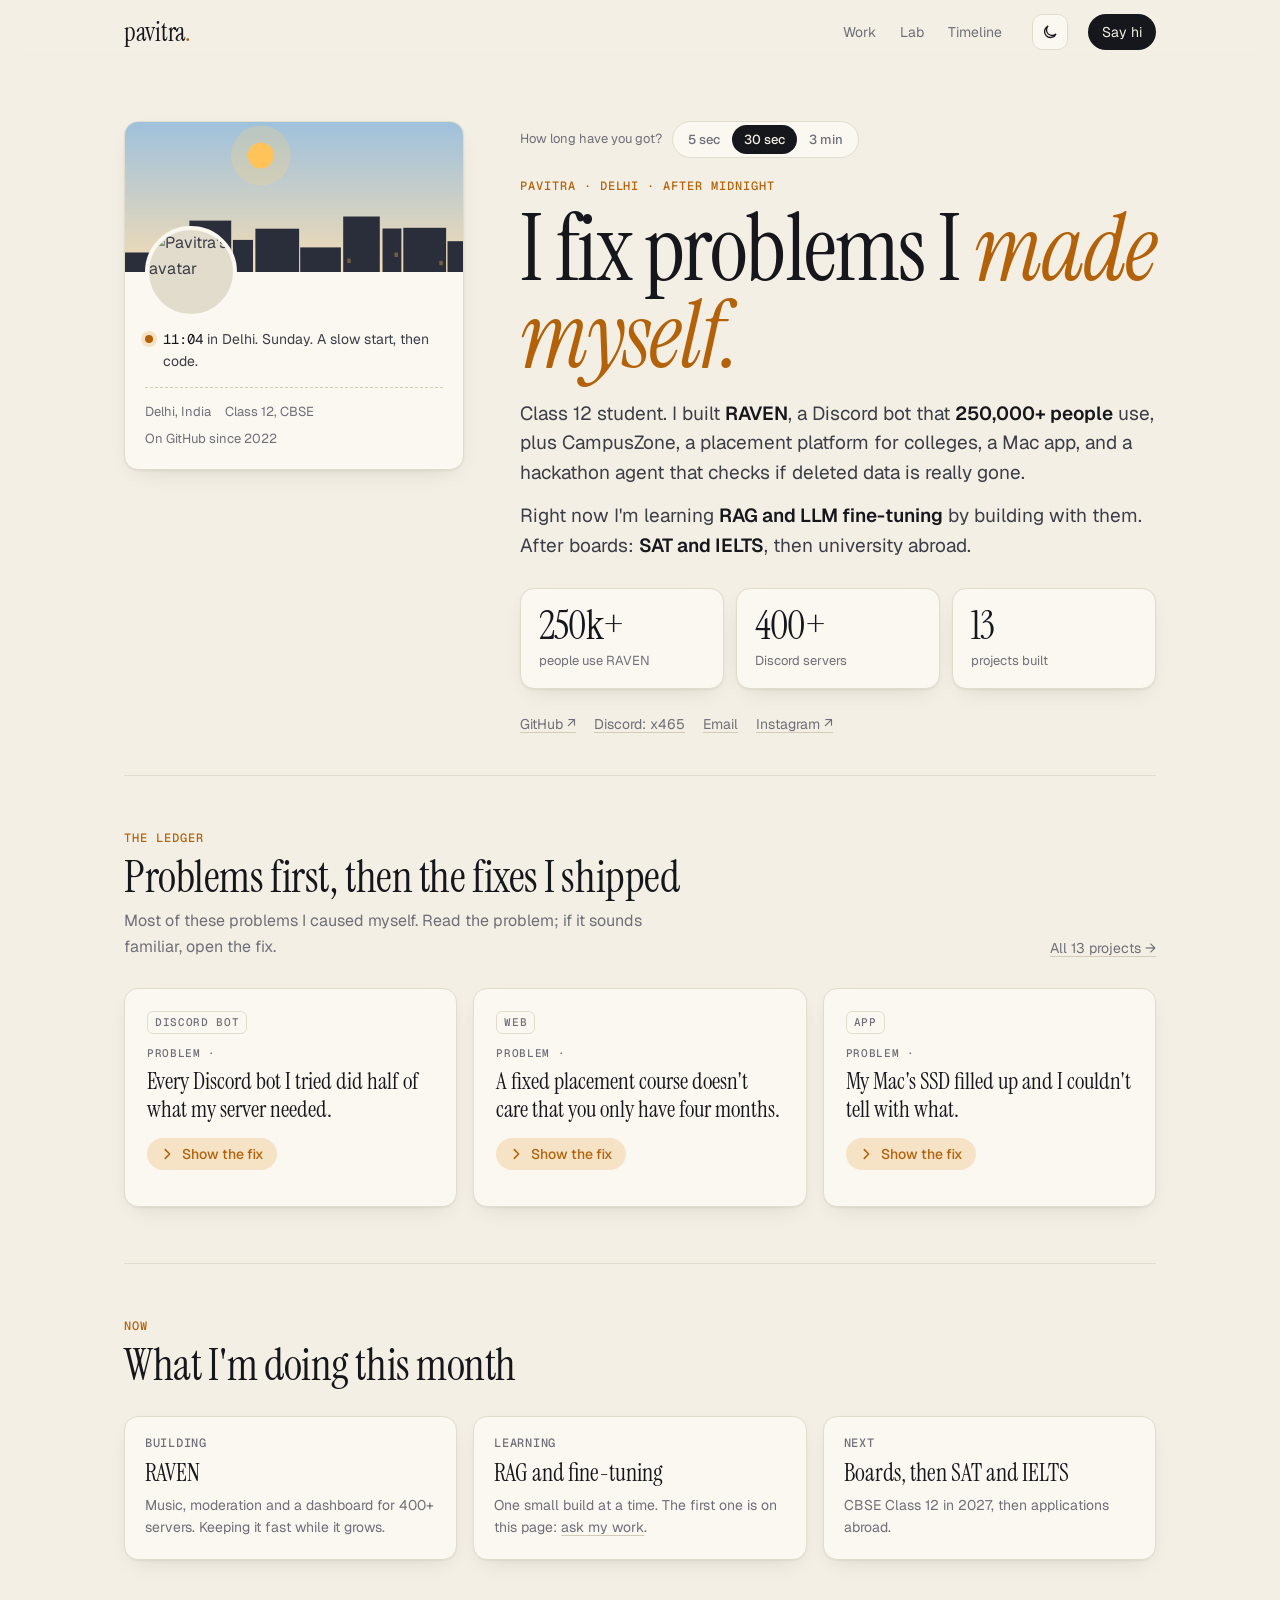
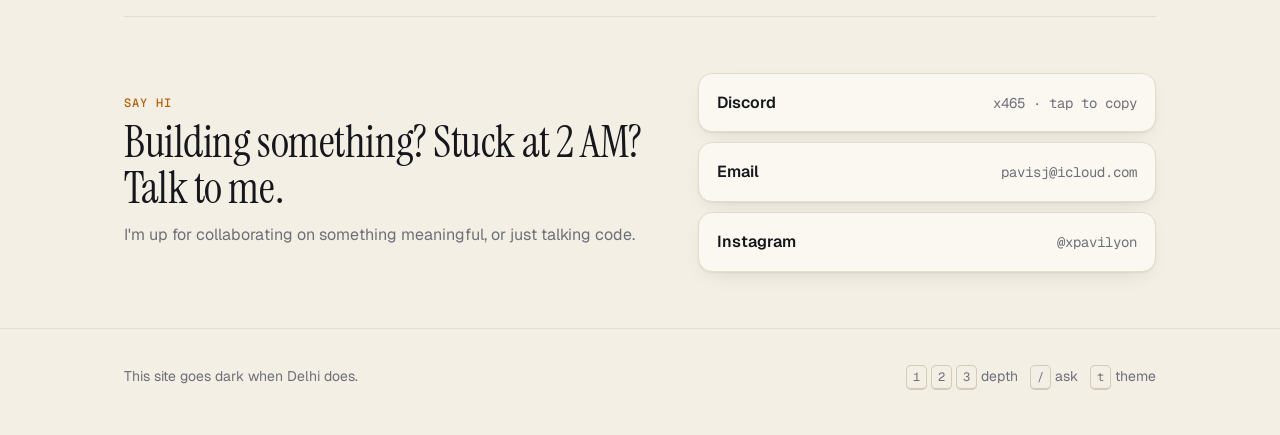
==== index.html @ 16377365 "Portfolio: home, work, lab and timeline pages" ====
<!doctype html>
<html lang="en">
<head>
<meta charset="utf-8">
<meta name="viewport" content="width=device-width, initial-scale=1">
<title>Pavitra — I fix problems I made myself</title>
<meta name="description" content="Pavitra, Class 12 in Delhi. Built RAVEN, a Discord bot with 250k+ users across 400+ servers, plus FreeMyMac, Nearfield and more. Learning RAG and fine-tuning.">
<meta property="og:title" content="Pavitra — I fix problems I made myself">
<meta property="og:description" content="RAVEN: 250k+ users across 400+ Discord servers. Plus a Mac app, an air-quality map and a study planner.">
<meta name="theme-color" content="#0a0f1e">
<link rel="icon" href="data:image/svg+xml,%3Csvg xmlns='http://www.w3.org/2000/svg' viewBox='0 0 32 32'%3E%3Crect width='32' height='32' rx='8' fill='%230a0f1e'/%3E%3Ccircle cx='15' cy='16' r='8' fill='%23f4ecd8'/%3E%3Ccircle cx='19' cy='13' r='7' fill='%230a0f1e'/%3E%3Ccircle cx='23' cy='22' r='2.4' fill='%23ffb547'/%3E%3C/svg%3E">
<link rel="preconnect" href="https://fonts.googleapis.com">
<link rel="preconnect" href="https://fonts.gstatic.com" crossorigin>
<link href="https://fonts.googleapis.com/css2?family=Geist:wght@400;500;600&family=Geist+Mono:wght@400;500&family=Instrument+Serif:ital@0;1&display=swap" rel="stylesheet">
<link rel="stylesheet" href="assets/site.css?v=2">
<script src="assets/data.js?v=2" defer></script>
<script src="assets/site.js?v=2" defer></script>
<script src="assets/timeline.js?v=2" defer></script>
<script src="assets/ask.js?v=2" defer></script>
</head>
<body data-depth="30">
<a class="sr" href="#main">Skip to content</a>
<header class="nav">
  <div class="wrap">
    <a class="brand" href="index.html">pavitra<b>.</b></a>
    <ul>
      <li><a href="work.html">Work</a></li>
      <li><a href="lab.html">Lab</a></li>
      <li><a href="timeline.html">Timeline</a></li>
    </ul>
    <button class="icon-btn" type="button" data-theme-toggle aria-label="Switch light or dark (t)">
      <svg viewBox="0 0 24 24" fill="none" stroke="currentColor" stroke-width="1.8" stroke-linecap="round"><path d="M20 14.5A8 8 0 1 1 9.5 4a6.5 6.5 0 0 0 10.5 10.5z"/></svg>
    </button>
    <a class="say-hi" href="#hi">Say hi</a>
  </div>
</header>

<main id="main" class="wrap">
  <section class="hero">
    <aside class="card id-card">
      <div class="sky" id="sky"></div>
      <img class="avatar" src="https://github.com/GWPx7Pavitra.png?size=200" alt="Pavitra's avatar" width="92" height="92">
      <div class="body">
        <div class="status"><span class="dot" aria-hidden="true"></span><span><time data-clock>--:--</time> in Delhi. <span data-status>Checking the time…</span></span></div>
        <div class="meta-row"><span>Delhi, India</span><span>Class 12, CBSE</span><span>On GitHub since 2022</span></div>
      </div>
    </aside>

    <div>
      <div class="dial" role="group" aria-label="How much time do you have?">
        <span>How long have you got?</span>
        <span class="seg">
          <button type="button" data-depth="5" aria-pressed="false">5 sec</button>
          <button type="button" data-depth="30" aria-pressed="true">30 sec</button>
          <button type="button" data-depth="180" aria-pressed="false">3 min</button>
        </span>
      </div>
      <div class="eyebrow">Pavitra · Delhi · after midnight</div>
      <h1>I fix problems I <em>made myself.</em></h1>
      <p class="lede">Class 12 student. I built <strong>RAVEN</strong>, a Discord bot that <strong>250,000+ people</strong> use, plus CampusZone, a placement platform for colleges, a Mac app, and a hackathon agent that checks if deleted data is really gone.</p>
      <p class="lede" data-min="30" style="margin-top:14px">Right now I'm learning <strong>RAG and LLM fine-tuning</strong> by building with them. After boards: <strong>SAT and IELTS</strong>, then university abroad.</p>
      <div class="stats">
        <div class="card stat"><div class="n">250k+</div><div class="l">people use RAVEN</div></div>
        <div class="card stat"><div class="n">400+</div><div class="l">Discord servers</div></div>
        <div class="card stat"><div class="n">13</div><div class="l">projects built</div></div>
      </div>
      <div class="links">
        <a href="https://github.com/GWPx7Pavitra" target="_blank" rel="noopener">GitHub ↗</a>
        <a href="#hi" data-copy="x465">Discord: x465</a>
        <a href="mailto:pavisj@icloud.com">Email</a>
        <a href="https://www.instagram.com/xpavilyon" target="_blank" rel="noopener">Instagram ↗</a>
      </div>
    </div>
  </section>

  <section class="block" data-min="30">
    <div class="block-head">
      <div><div class="eyebrow">The ledger</div><h2 style="margin-top:10px">Problems first, then the fixes I shipped</h2><p>Most of these problems I caused myself. Read the problem; if it sounds familiar, open the fix.</p></div>
      <a class="more" href="work.html">All 13 projects →</a>
    </div>
    <div class="ledger" data-ledger data-limit="3"></div>
  </section>

  <section class="block" data-min="30">
    <div class="block-head"><div><div class="eyebrow">Now</div><h2 style="margin-top:10px">What I'm doing this month</h2></div></div>
    <div class="now">
      <div class="card"><div class="k">Building</div><div class="v">RAVEN</div><p>Music, moderation and a dashboard for 400+ servers. Keeping it fast while it grows.</p></div>
      <div class="card"><div class="k">Learning</div><div class="v">RAG and fine-tuning</div><p>One small build at a time. The first one is on this page: <a href="lab.html">ask my work</a>.</p></div>
      <div class="card"><div class="k">Next</div><div class="v">Boards, then SAT and IELTS</div><p>CBSE Class 12 in 2027, then applications abroad.</p></div>
    </div>
  </section>

  <section class="block" data-min="180">
    <div class="block-head">
      <div><div class="eyebrow">Ask my work</div><h2 style="margin-top:10px">Skip the reading. Just ask.</h2><p>A tiny RAG I built while learning: it searches notes about my projects and quotes the best match. No AI service, nothing leaves your browser.</p></div>
      <a class="more" href="lab.html">See how it works →</a>
    </div>
    <div class="card ask" data-ask>
      <form><label class="sr" for="ask-q">Ask about my work</label><input id="ask-q" type="search" placeholder="How many people use RAVEN?" autocomplete="off"><button class="btn" type="submit">Ask</button></form>
      <div class="suggest"><button type="button">What is FreeMyMac?</button><button type="button">Is Delhi air bad?</button><button type="button">What are you learning?</button><button type="button">How do I reach you?</button></div>
      <div class="answer" aria-live="polite"></div>
    </div>
  </section>

  <section class="block" data-min="180">
    <div class="block-head">
      <div><div class="eyebrow">Timeline</div><h2 style="margin-top:10px">The short version</h2></div>
      <a class="more" href="timeline.html">Full timeline →</a>
    </div>
    <ol class="tl" data-timeline data-key-only="1"></ol>
  </section>

  <section class="block" id="hi">
    <div class="contact">
      <div><div class="eyebrow">Say hi</div><h2 style="margin-top:10px">Building something? Stuck at 2 AM? Talk to me.</h2><p style="color:var(--muted);margin:10px 0 0">I'm up for collaborating on something meaningful, or just talking code.</p></div>
      <div class="ways">
        <a class="card way" href="#hi" data-copy="x465"><b>Discord</b><span>x465 · tap to copy</span></a>
        <a class="card way" href="mailto:pavisj@icloud.com"><b>Email</b><span>pavisj@icloud.com</span></a>
        <a class="card way" href="https://www.instagram.com/xpavilyon" target="_blank" rel="noopener"><b>Instagram</b><span>@xpavilyon</span></a>
      </div>
    </div>
  </section>
</main>

<footer>
  <div class="wrap">
    <span>This site goes dark when Delhi does.</span>
    <span class="keys"><span><span class="kbd">1</span> <span class="kbd">2</span> <span class="kbd">3</span> depth</span><span><span class="kbd">/</span> ask</span><span><span class="kbd">t</span> theme</span></span>
  </div>
</footer>
</body>
</html>
---- assets/site.css ----
/* Pavitra — portfolio. Paper by day, night ink by night. */
:root {
  --bg: #f4efe4;
  --surface: #fbf8f1;
  --raised: #ffffff;
  --ink: #16171d;
  --ink-2: #3b3d47;
  --muted: #6e6f78;
  --line: #e2dccd;
  --line-2: #d3cbb8;
  --accent: #b3620a;
  --accent-soft: #f6e3c6;
  --accent-ink: #ffffff;
  --good: #2f7a4d;
  --sky-top: #9fc1dd;
  --sky-bot: #f3dcb4;
  --city: #2a2d3a;
  --shadow: 0 1px 2px rgb(30 25 15 / .06), 0 8px 24px -12px rgb(30 25 15 / .18);
  --serif: "Instrument Serif", "Iowan Old Style", Georgia, serif;
  --sans: "Geist", ui-sans-serif, system-ui, -apple-system, "Segoe UI", sans-serif;
  --mono: "Geist Mono", ui-monospace, SFMono-Regular, Menlo, monospace;
  --r: 14px;
  --page: 1080px;
  color-scheme: light;
}
:root[data-theme="dark"] {
  --bg: #0a0f1e;
  --surface: #0f1528;
  --raised: #141b33;
  --ink: #f4ecd8;
  --ink-2: #d5cdb9;
  --muted: #8a93b3;
  --line: #1d2542;
  --line-2: #2a3458;
  --accent: #ffb547;
  --accent-soft: #2b2515;
  --accent-ink: #1a1305;
  --good: #7fd49e;
  --sky-top: #070b17;
  --sky-bot: #18213f;
  --city: #04060d;
  --shadow: 0 1px 2px rgb(0 0 0 / .3), 0 12px 30px -14px rgb(0 0 0 / .6);
  color-scheme: dark;
}

* { box-sizing: border-box; }
html { -webkit-text-size-adjust: 100%; }
body {
  margin: 0; background: var(--bg); color: var(--ink-2);
  font: 16px/1.6 var(--sans); -webkit-font-smoothing: antialiased;
  transition: background-color .4s ease, color .4s ease;
}
a { color: inherit; text-decoration-color: var(--line-2); text-underline-offset: 3px; }
a:hover { color: var(--ink); text-decoration-color: var(--accent); }
img { max-width: 100%; display: block; }
:focus-visible { outline: 2px solid var(--accent); outline-offset: 3px; border-radius: 6px; }
.wrap { max-width: var(--page); margin: 0 auto; padding: 0 24px; }
.mono { font-family: var(--mono); }
.kbd { font: 12px/1 var(--mono); border: 1px solid var(--line-2); border-bottom-width: 2px; border-radius: 5px; padding: 3px 6px; color: var(--muted); }
.sr { position: absolute; width: 1px; height: 1px; overflow: hidden; clip: rect(0 0 0 0); white-space: nowrap; }

/* ---------- nav ---------- */
.nav { position: sticky; top: 0; z-index: 20; backdrop-filter: blur(10px); -webkit-backdrop-filter: blur(10px);
  background: color-mix(in srgb, var(--bg) 82%, transparent); border-bottom: 1px solid transparent; transition: border-color .3s; }
.nav.scrolled { border-bottom-color: var(--line); }
.nav .wrap { display: flex; align-items: center; gap: 20px; height: 64px; }
.brand { font: 26px/1 var(--serif); color: var(--ink); text-decoration: none; letter-spacing: -.01em; }
.brand b { color: var(--accent); font-weight: 400; }
.nav ul { display: flex; gap: 4px; list-style: none; margin: 0 0 0 auto; padding: 0; }
.nav ul a { display: block; padding: 6px 10px; border-radius: 8px; font-size: 14px; color: var(--muted); text-decoration: none; }
.nav ul a:hover { color: var(--ink); background: var(--surface); }
.nav ul a[aria-current="page"] { color: var(--ink); }
.nav ul a[aria-current="page"]::after { content: ""; display: block; height: 2px; margin-top: 2px; border-radius: 2px; background: var(--accent); }
.icon-btn { width: 36px; height: 36px; display: grid; place-items: center; border-radius: 10px; border: 1px solid var(--line);
  background: var(--surface); color: var(--ink); cursor: pointer; flex: none; }
.icon-btn:hover { border-color: var(--line-2); }
.icon-btn svg { width: 18px; height: 18px; }
.say-hi { font-size: 14px; padding: 7px 14px; border-radius: 999px; background: var(--ink); color: var(--bg); text-decoration: none; white-space: nowrap; }
.say-hi:hover { color: var(--bg); background: var(--accent); }

/* ---------- depth dial ---------- */
.dial { display: inline-flex; align-items: center; gap: 10px; font-size: 13px; color: var(--muted); flex-wrap: wrap; }
.dial .seg { display: inline-flex; padding: 3px; border-radius: 999px; background: var(--surface); border: 1px solid var(--line); }
.dial button { font: 500 13px/1 var(--sans); color: var(--muted); background: none; border: 0; padding: 8px 12px; border-radius: 999px; cursor: pointer; }
.dial button[aria-pressed="true"] { background: var(--ink); color: var(--bg); }
.dial button:not([aria-pressed="true"]):hover { color: var(--ink); }
body[data-depth="5"] [data-min="30"], body[data-depth="5"] [data-min="180"], body[data-depth="30"] [data-min="180"] { display: none !important; }
[data-min] { animation: appear .45s ease both; }
@keyframes appear { from { opacity: 0; transform: translateY(6px); } }

/* ---------- hero ---------- */
.hero { padding: 56px 0 40px; display: grid; grid-template-columns: 340px 1fr; gap: 56px; align-items: start; }
.card { background: var(--surface); border: 1px solid var(--line); border-radius: var(--r); box-shadow: var(--shadow); }
.id-card { overflow: hidden; }
.sky { position: relative; height: 150px; background: linear-gradient(var(--sky-top), var(--sky-bot)); overflow: hidden; }
.sky svg { position: absolute; inset: 0; width: 100%; height: 100%; }
.sky .orb { transition: transform 1.2s cubic-bezier(.2,.8,.2,1); }
.id-card .avatar { width: 92px; height: 92px; border-radius: 50%; border: 4px solid var(--surface); margin: -46px 0 0 20px; position: relative; background: var(--line); object-fit: cover; }
.id-card .body { padding: 10px 20px 20px; }
.status { display: flex; gap: 10px; align-items: flex-start; font-size: 14px; color: var(--ink-2); }
.status .dot { width: 8px; height: 8px; border-radius: 50%; background: var(--accent); margin-top: 7px; flex: none; box-shadow: 0 0 0 4px var(--accent-soft); animation: pulse 2.4s ease-in-out infinite; }
@keyframes pulse { 50% { box-shadow: 0 0 0 7px transparent; } }
.status time { font-family: var(--mono); color: var(--ink); }
.meta-row { margin-top: 14px; padding-top: 14px; border-top: 1px dashed var(--line-2); display: flex; flex-wrap: wrap; gap: 6px 14px; font-size: 13px; color: var(--muted); }

.eyebrow { font: 500 12px/1 var(--mono); letter-spacing: .08em; text-transform: uppercase; color: var(--accent); }
h1, h2, h3 { color: var(--ink); font-weight: 400; margin: 0; }
h1 { font: 400 clamp(52px, 8vw, 92px)/.95 var(--serif); letter-spacing: -.02em; margin: 14px 0 18px; }
h1 em { color: var(--accent); font-style: italic; }
h2 { font: 400 clamp(32px, 4.4vw, 44px)/1.05 var(--serif); letter-spacing: -.01em; }
h3 { font: 600 18px/1.3 var(--sans); }
.lede { font-size: 19px; line-height: 1.55; max-width: 34em; margin: 0; color: var(--ink-2); }
.lede strong { color: var(--ink); font-weight: 600; }
.hero .dial { margin: 0 0 22px; }

.stats { display: grid; grid-template-columns: repeat(3, minmax(0,1fr)); gap: 12px; margin: 28px 0 0; }
.stat { padding: 16px 18px; }
.stat .n { font: 400 40px/1 var(--serif); color: var(--ink); letter-spacing: -.02em; }
.stat .l { font-size: 13px; color: var(--muted); margin-top: 6px; }
.links { display: flex; flex-wrap: wrap; gap: 8px 18px; margin-top: 24px; font-size: 14px; }
.links a { color: var(--muted); }

/* ---------- sections ---------- */
section.block { padding: 56px 0; border-top: 1px solid var(--line); }
.block-head { display: flex; align-items: end; justify-content: space-between; gap: 16px; flex-wrap: wrap; margin-bottom: 28px; }
.block-head p { margin: 8px 0 0; color: var(--muted); max-width: 36em; }
.more { font-size: 14px; color: var(--muted); white-space: nowrap; }

/* ---------- ledger cards ---------- */
.ledger { display: grid; grid-template-columns: repeat(auto-fill, minmax(300px, 1fr)); gap: 16px; align-items: start; }
.lcard { padding: 22px; display: flex; flex-direction: column; gap: 14px; transition: transform .25s ease, border-color .25s; }
.lcard:hover { transform: translateY(-2px); border-color: var(--line-2); }
.lcard .top { display: flex; justify-content: space-between; align-items: center; gap: 10px; }
.tag { font: 500 11px/1 var(--mono); letter-spacing: .06em; text-transform: uppercase; color: var(--muted); border: 1px solid var(--line); padding: 5px 7px; border-radius: 6px; }
.lcard .problem { font: 400 23px/1.25 var(--serif); color: var(--ink); margin: 0; }
.lcard .problem::before { content: "Problem · "; font: 500 11px/1 var(--mono); letter-spacing: .06em; text-transform: uppercase; color: var(--muted); display: block; margin-bottom: 8px; }
.reveal { display: inline-flex; align-items: center; gap: 8px; align-self: flex-start; font: 500 14px/1 var(--sans); color: var(--accent); background: var(--accent-soft); border: 0; padding: 9px 13px; border-radius: 999px; cursor: pointer; }
.reveal svg { width: 14px; height: 14px; transition: transform .3s; }
.lcard.open .reveal svg { transform: rotate(90deg); }
.fix { display: grid; grid-template-rows: 0fr; transition: grid-template-rows .35s ease; }
.lcard.open .fix { grid-template-rows: 1fr; }
.fix > div { overflow: hidden; }
.fix .name { font: 600 15px/1.3 var(--sans); color: var(--ink); margin: 2px 0 6px; }
.fix p { margin: 0 0 12px; font-size: 15px; }
.nums { display: flex; gap: 18px; margin: 4px 0 12px; }
.nums div { font: 400 28px/1 var(--serif); color: var(--ink); }
.nums span { display: block; font: 12px/1.3 var(--sans); color: var(--muted); margin-top: 4px; }
.chips { display: flex; flex-wrap: wrap; gap: 6px; margin: 0 0 12px; padding: 0; list-style: none; }
.chips li { font: 12px/1 var(--mono); color: var(--ink-2); background: var(--bg); border: 1px solid var(--line); padding: 5px 7px; border-radius: 6px; }
.plinks { display: flex; gap: 14px; font-size: 14px; flex-wrap: wrap; }
.plinks a { color: var(--ink); font-weight: 500; }
.plinks .note { color: var(--muted); }
.open-all { font: 500 13px/1 var(--sans); background: none; border: 1px solid var(--line-2); color: var(--ink-2); border-radius: 999px; padding: 8px 12px; cursor: pointer; }
.open-all:hover { color: var(--ink); border-color: var(--ink); }

/* featured (work page) */
.featured { display: grid; grid-template-columns: 1.1fr 1fr; overflow: hidden; margin-bottom: 18px; background: #0b1020; border-color: #1d2542; color: #d5cdb9; }
.featured .art { position: relative; min-height: 300px; background: radial-gradient(120% 90% at 20% 0%, #1b2550, #0b1020 60%); }
.featured .art svg { position: absolute; inset: 0; width: 100%; height: 100%; }
.featured .txt { padding: 32px; display: flex; flex-direction: column; gap: 14px; }
.featured h3 { font: 400 44px/1 var(--serif); color: #f4ecd8; }
.featured .badge { align-self: flex-start; font: 500 11px/1 var(--mono); letter-spacing: .08em; text-transform: uppercase; color: #1a1305; background: #ffb547; padding: 6px 8px; border-radius: 6px; }
.featured .nums div { color: #f4ecd8; font-size: 40px; }
.featured .nums span, .featured .note { color: #8a93b3; }
.featured .chips li { background: #141b33; border-color: #2a3458; color: #d5cdb9; }
.featured .problem-line { font: italic 400 22px/1.3 var(--serif); color: #ffb547; margin: 0; }

.filters { display: flex; flex-wrap: wrap; gap: 6px; }
.filters button { font: 500 13px/1 var(--sans); padding: 8px 12px; border-radius: 999px; border: 1px solid var(--line); background: var(--surface); color: var(--muted); cursor: pointer; }
.filters button[aria-pressed="true"] { background: var(--ink); border-color: var(--ink); color: var(--bg); }

/* ---------- now ---------- */
.now { display: grid; grid-template-columns: repeat(3, minmax(0,1fr)); gap: 16px; }
.now .card { padding: 20px; }
.now .k { font: 500 12px/1 var(--mono); letter-spacing: .06em; text-transform: uppercase; color: var(--muted); }
.now .v { font: 400 24px/1.2 var(--serif); color: var(--ink); margin: 10px 0 6px; }
.now p { margin: 0; font-size: 14px; color: var(--muted); }
.bar { height: 6px; border-radius: 6px; background: var(--bg); border: 1px solid var(--line); margin-top: 14px; overflow: hidden; }
.bar i { display: block; height: 100%; background: var(--accent); border-radius: 6px; }

/* ---------- ask (RAG) ---------- */
.ask { padding: 22px; }
.ask form { display: flex; gap: 8px; }
.ask input { flex: 1; min-width: 0; font: 16px/1.2 var(--sans); color: var(--ink); background: var(--bg); border: 1px solid var(--line-2); border-radius: 12px; padding: 13px 14px; }
.ask input::placeholder { color: var(--muted); }
.ask input:focus { outline: none; border-color: var(--accent); box-shadow: 0 0 0 4px var(--accent-soft); }
.btn { font: 500 15px/1 var(--sans); background: var(--ink); color: var(--bg); border: 0; border-radius: 12px; padding: 0 18px; cursor: pointer; }
.btn:hover { background: var(--accent); color: var(--accent-ink); }
.suggest { display: flex; flex-wrap: wrap; gap: 6px; margin: 12px 0 0; }
.suggest button { font: 13px/1.2 var(--sans); color: var(--ink-2); background: none; border: 1px dashed var(--line-2); border-radius: 999px; padding: 6px 10px; cursor: pointer; }
.suggest button:hover { border-style: solid; border-color: var(--accent); color: var(--ink); }
.answer { margin-top: 18px; display: none; }
.answer.on { display: block; animation: appear .35s ease both; }
.answer .said { font: 400 24px/1.35 var(--serif); color: var(--ink); margin: 0 0 8px; }
.answer .said mark { background: var(--accent-soft); color: inherit; border-radius: 4px; padding: 0 2px; }
.answer .src { font-size: 13px; color: var(--muted); }
.pipe { margin-top: 18px; display: grid; gap: 14px; }
.step { display: grid; grid-template-columns: 26px 1fr; gap: 12px; }
.step .n { width: 26px; height: 26px; border-radius: 50%; display: grid; place-items: center; font: 500 12px/1 var(--mono); background: var(--bg); border: 1px solid var(--line-2); color: var(--ink); }
.step h4 { margin: 2px 0 6px; font: 600 14px/1.3 var(--sans); color: var(--ink); }
.step p { margin: 0; font-size: 14px; color: var(--muted); }
.toks { display: flex; flex-wrap: wrap; gap: 5px; }
.toks span { font: 12px/1 var(--mono); padding: 5px 7px; border-radius: 6px; background: var(--accent-soft); color: var(--ink); }
.toks span.drop { background: none; color: var(--muted); text-decoration: line-through; border: 1px dashed var(--line-2); }
.ranks { display: grid; gap: 8px; }
.rank { display: grid; grid-template-columns: 92px 1fr 54px; gap: 10px; align-items: center; font-size: 13px; }
.rank .who { font: 12px/1.2 var(--mono); color: var(--ink-2); overflow: hidden; text-overflow: ellipsis; white-space: nowrap; }
.rank .track { height: 10px; background: var(--bg); border: 1px solid var(--line); border-radius: 6px; overflow: hidden; }
.rank .track i { display: block; height: 100%; width: 0; background: var(--line-2); border-radius: 6px; transition: width .6s cubic-bezier(.2,.8,.2,1); }
.rank.top .track i { background: var(--accent); }
.rank .sc { font: 12px/1 var(--mono); color: var(--muted); text-align: right; }
.rank .txt { grid-column: 2 / 4; font-size: 13px; color: var(--muted); margin-top: -2px; }

/* ---------- lab ---------- */
.lab-grid { display: grid; grid-template-columns: 1.4fr 1fr; gap: 20px; align-items: start; }
.learn { padding: 20px; display: grid; gap: 14px; }
.learn .row { display: grid; grid-template-columns: auto 1fr; gap: 12px; align-items: start; padding-bottom: 14px; border-bottom: 1px dashed var(--line); }
.learn .row:last-child { border-bottom: 0; padding-bottom: 0; }
.pill { font: 500 11px/1 var(--mono); letter-spacing: .05em; text-transform: uppercase; padding: 5px 7px; border-radius: 6px; white-space: nowrap; }
.pill.done { background: color-mix(in srgb, var(--good) 16%, transparent); color: var(--good); }
.pill.doing { background: var(--accent-soft); color: var(--accent); }
.pill.queued { border: 1px dashed var(--line-2); color: var(--muted); }
.learn h4 { margin: 0 0 2px; font: 600 15px/1.3 var(--sans); color: var(--ink); }
.learn p { margin: 0; font-size: 14px; color: var(--muted); }

/* ---------- timeline ---------- */
.tl { position: relative; margin: 0; padding: 0; list-style: none; }
.tl::before { content: ""; position: absolute; left: 112px; top: 6px; bottom: 6px; width: 1px; background: var(--line-2); }
.tl li { display: grid; grid-template-columns: 96px 1fr; gap: 33px; padding: 0 0 26px; position: relative; }
.tl li::before { content: ""; position: absolute; left: 107px; top: 6px; width: 11px; height: 11px; border-radius: 50%; background: var(--bg); border: 2px solid var(--line-2); }
.tl li.key::before { background: var(--accent); border-color: var(--accent); }
.tl li.next::before { background: var(--bg); border-style: dashed; border-color: var(--accent); }
.tl .when { font: 13px/1.5 var(--mono); color: var(--muted); text-align: right; }
.tl h3 { font: 600 17px/1.35 var(--sans); }
.tl h3 a { text-decoration: none; }
.tl h3 a:hover { text-decoration: underline; }
.tl p { margin: 2px 0 0; font-size: 15px; color: var(--muted); }
.tl li.next h3 { color: var(--accent); }
.tl .year { display: block; grid-column: 1 / -1; padding: 4px 0 18px 0; }
.tl .year span { font: 400 30px/1 var(--serif); color: var(--ink); display: inline-block; width: 96px; text-align: right; }
.tl .year::before { display: none; }
body[data-short="1"] .tl li.minor { display: none; }

/* ---------- contact + footer ---------- */
.contact { display: grid; grid-template-columns: 1.2fr 1fr; gap: 24px; align-items: center; }
.contact .ways { display: grid; gap: 10px; }
.way { display: flex; justify-content: space-between; align-items: center; gap: 12px; padding: 16px 18px; text-decoration: none; }
.way:hover { border-color: var(--accent); }
.way b { color: var(--ink); font-weight: 600; }
.way span { color: var(--muted); font: 14px/1 var(--mono); }
.copy-ok { color: var(--good) !important; }
footer { padding: 36px 0 48px; border-top: 1px solid var(--line); font-size: 14px; color: var(--muted); }
footer .wrap { display: flex; justify-content: space-between; gap: 16px; flex-wrap: wrap; }
.keys { display: flex; gap: 12px; flex-wrap: wrap; align-items: center; }

.page-head { padding: 56px 0 28px; }
.page-head h1 { font-size: clamp(48px, 7vw, 76px); margin: 12px 0 12px; }
.page-head p { font-size: 18px; color: var(--muted); max-width: 36em; margin: 0; }

.toast { position: fixed; left: 50%; bottom: 24px; transform: translate(-50%, 20px); opacity: 0; background: var(--ink); color: var(--bg); padding: 10px 14px; border-radius: 10px; font-size: 14px; transition: .25s; pointer-events: none; z-index: 50; }
.toast.on { opacity: 1; transform: translate(-50%, 0); }

/* ---------- responsive ---------- */
@media (max-width: 900px) {
  .hero { grid-template-columns: 1fr; gap: 28px; padding-top: 28px; }
  .hero .id-card { order: 2; }
  .now { grid-template-columns: 1fr; }
  .lab-grid, .contact, .featured { grid-template-columns: 1fr; }
  .featured .art { min-height: 180px; }
}
@media (max-width: 640px) {
  .wrap { padding: 0 16px; }
  .nav .wrap { gap: 10px; }
  .nav ul { gap: 0; }
  .nav ul a { padding: 6px 7px; font-size: 13px; }
  .say-hi { display: none; }
  .brand { font-size: 23px; }
  .stats { gap: 8px; }
  .stat { padding: 12px; }
  .stat .n { font-size: 30px; }
  .lede { font-size: 17px; }
  .ledger { grid-template-columns: 1fr; }
  section.block { padding: 44px 0; }
  .tl::before { left: 7px; }
  .tl li { grid-template-columns: 1fr; gap: 2px; padding-left: 30px; }
  .tl li::before { left: 2px; }
  .tl .when { text-align: left; }
  .tl .year span { width: auto; text-align: left; padding-left: 30px; }
  .rank { grid-template-columns: 74px 1fr 44px; }
  .featured .txt { padding: 22px; }
  .featured h3 { font-size: 36px; }
  .keys { display: none; }
}
@media (prefers-reduced-motion: reduce) {
  *, *::before, *::after { animation: none !important; transition: none !important; }
}
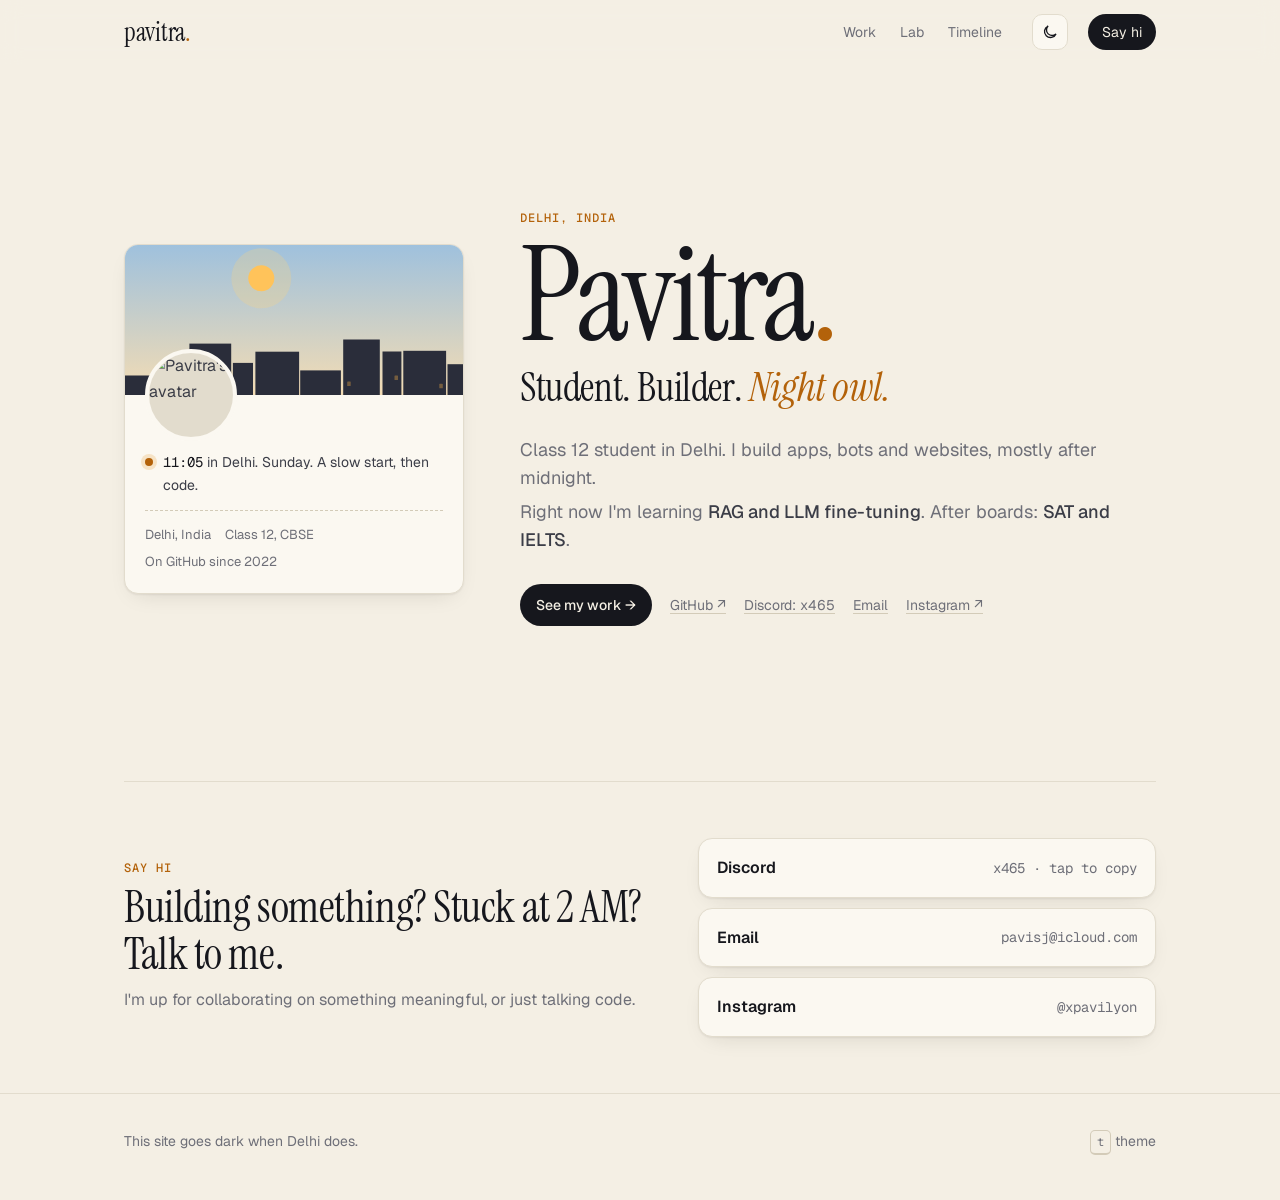
==== commit 2287c499: "Minimal home page: name, tagline 'Student. Builder. Night owl.', short bio and links" ====
--- a/index.html
+++ b/index.html
@@ -3,22 +3,20 @@
 <head>
 <meta charset="utf-8">
 <meta name="viewport" content="width=device-width, initial-scale=1">
-<title>Pavitra — I fix problems I made myself</title>
-<meta name="description" content="Pavitra, Class 12 in Delhi. Built RAVEN, a Discord bot with 250k+ users across 400+ servers, plus FreeMyMac, Nearfield and more. Learning RAG and fine-tuning.">
-<meta property="og:title" content="Pavitra — I fix problems I made myself">
-<meta property="og:description" content="RAVEN: 250k+ users across 400+ Discord servers. Plus a Mac app, an air-quality map and a study planner.">
+<title>Pavitra — Student. Builder. Night owl.</title>
+<meta name="description" content="Pavitra, a Class 12 student and builder from Delhi. Apps, bots and websites, mostly made after midnight.">
+<meta property="og:title" content="Pavitra — Student. Builder. Night owl.">
+<meta property="og:description" content="A Class 12 student and builder from Delhi.">
 <meta name="theme-color" content="#0a0f1e">
 <link rel="icon" href="data:image/svg+xml,%3Csvg xmlns='http://www.w3.org/2000/svg' viewBox='0 0 32 32'%3E%3Crect width='32' height='32' rx='8' fill='%230a0f1e'/%3E%3Ccircle cx='15' cy='16' r='8' fill='%23f4ecd8'/%3E%3Ccircle cx='19' cy='13' r='7' fill='%230a0f1e'/%3E%3Ccircle cx='23' cy='22' r='2.4' fill='%23ffb547'/%3E%3C/svg%3E">
 <link rel="preconnect" href="https://fonts.googleapis.com">
 <link rel="preconnect" href="https://fonts.gstatic.com" crossorigin>
 <link href="https://fonts.googleapis.com/css2?family=Geist:wght@400;500;600&family=Geist+Mono:wght@400;500&family=Instrument+Serif:ital@0;1&display=swap" rel="stylesheet">
-<link rel="stylesheet" href="assets/site.css?v=2">
-<script src="assets/data.js?v=2" defer></script>
-<script src="assets/site.js?v=2" defer></script>
-<script src="assets/timeline.js?v=2" defer></script>
-<script src="assets/ask.js?v=2" defer></script>
+<link rel="stylesheet" href="assets/site.css?v=3">
+<script src="assets/data.js?v=3" defer></script>
+<script src="assets/site.js?v=3" defer></script>
 </head>
-<body data-depth="30">
+<body data-depth="180" class="home">
 <a class="sr" href="#main">Skip to content</a>
 <header class="nav">
   <div class="wrap">
@@ -46,68 +44,20 @@
       </div>
     </aside>
 
-    <div>
-      <div class="dial" role="group" aria-label="How much time do you have?">
-        <span>How long have you got?</span>
-        <span class="seg">
-          <button type="button" data-depth="5" aria-pressed="false">5 sec</button>
-          <button type="button" data-depth="30" aria-pressed="true">30 sec</button>
-          <button type="button" data-depth="180" aria-pressed="false">3 min</button>
-        </span>
-      </div>
-      <div class="eyebrow">Pavitra · Delhi · after midnight</div>
-      <h1>I fix problems I <em>made myself.</em></h1>
-      <p class="lede">Class 12 student. I built <strong>RAVEN</strong>, a Discord bot that <strong>250,000+ people</strong> use, plus CampusZone, a placement platform for colleges, a Mac app, and a hackathon agent that checks if deleted data is really gone.</p>
-      <p class="lede" data-min="30" style="margin-top:14px">Right now I'm learning <strong>RAG and LLM fine-tuning</strong> by building with them. After boards: <strong>SAT and IELTS</strong>, then university abroad.</p>
-      <div class="stats">
-        <div class="card stat"><div class="n">250k+</div><div class="l">people use RAVEN</div></div>
-        <div class="card stat"><div class="n">400+</div><div class="l">Discord servers</div></div>
-        <div class="card stat"><div class="n">13</div><div class="l">projects built</div></div>
-      </div>
+    <div class="intro">
+      <div class="eyebrow">Delhi, India</div>
+      <h1>Pavitra<span class="dot-accent">.</span></h1>
+      <p class="tagline">Student. Builder. <em>Night owl.</em></p>
+      <p class="lede">Class 12 student in Delhi. I build apps, bots and websites, mostly after midnight.</p>
+      <p class="lede">Right now I'm learning <strong>RAG and LLM fine-tuning</strong>. After boards: <strong>SAT and IELTS</strong>.</p>
       <div class="links">
+        <a class="go" href="work.html">See my work →</a>
         <a href="https://github.com/GWPx7Pavitra" target="_blank" rel="noopener">GitHub ↗</a>
         <a href="#hi" data-copy="x465">Discord: x465</a>
         <a href="mailto:pavisj@icloud.com">Email</a>
         <a href="https://www.instagram.com/xpavilyon" target="_blank" rel="noopener">Instagram ↗</a>
       </div>
     </div>
-  </section>
-
-  <section class="block" data-min="30">
-    <div class="block-head">
-      <div><div class="eyebrow">The ledger</div><h2 style="margin-top:10px">Problems first, then the fixes I shipped</h2><p>Most of these problems I caused myself. Read the problem; if it sounds familiar, open the fix.</p></div>
-      <a class="more" href="work.html">All 13 projects →</a>
-    </div>
-    <div class="ledger" data-ledger data-limit="3"></div>
-  </section>
-
-  <section class="block" data-min="30">
-    <div class="block-head"><div><div class="eyebrow">Now</div><h2 style="margin-top:10px">What I'm doing this month</h2></div></div>
-    <div class="now">
-      <div class="card"><div class="k">Building</div><div class="v">RAVEN</div><p>Music, moderation and a dashboard for 400+ servers. Keeping it fast while it grows.</p></div>
-      <div class="card"><div class="k">Learning</div><div class="v">RAG and fine-tuning</div><p>One small build at a time. The first one is on this page: <a href="lab.html">ask my work</a>.</p></div>
-      <div class="card"><div class="k">Next</div><div class="v">Boards, then SAT and IELTS</div><p>CBSE Class 12 in 2027, then applications abroad.</p></div>
-    </div>
-  </section>
-
-  <section class="block" data-min="180">
-    <div class="block-head">
-      <div><div class="eyebrow">Ask my work</div><h2 style="margin-top:10px">Skip the reading. Just ask.</h2><p>A tiny RAG I built while learning: it searches notes about my projects and quotes the best match. No AI service, nothing leaves your browser.</p></div>
-      <a class="more" href="lab.html">See how it works →</a>
-    </div>
-    <div class="card ask" data-ask>
-      <form><label class="sr" for="ask-q">Ask about my work</label><input id="ask-q" type="search" placeholder="How many people use RAVEN?" autocomplete="off"><button class="btn" type="submit">Ask</button></form>
-      <div class="suggest"><button type="button">What is FreeMyMac?</button><button type="button">Is Delhi air bad?</button><button type="button">What are you learning?</button><button type="button">How do I reach you?</button></div>
-      <div class="answer" aria-live="polite"></div>
-    </div>
-  </section>
-
-  <section class="block" data-min="180">
-    <div class="block-head">
-      <div><div class="eyebrow">Timeline</div><h2 style="margin-top:10px">The short version</h2></div>
-      <a class="more" href="timeline.html">Full timeline →</a>
-    </div>
-    <ol class="tl" data-timeline data-key-only="1"></ol>
   </section>
 
   <section class="block" id="hi">
@@ -125,7 +75,7 @@
 <footer>
   <div class="wrap">
     <span>This site goes dark when Delhi does.</span>
-    <span class="keys"><span><span class="kbd">1</span> <span class="kbd">2</span> <span class="kbd">3</span> depth</span><span><span class="kbd">/</span> ask</span><span><span class="kbd">t</span> theme</span></span>
+    <span class="keys"><span><span class="kbd">t</span> theme</span></span>
   </div>
 </footer>
 </body>
--- a/assets/site.css
+++ b/assets/site.css
@@ -260,6 +260,18 @@
 .toast { position: fixed; left: 50%; bottom: 24px; transform: translate(-50%, 20px); opacity: 0; background: var(--ink); color: var(--bg); padding: 10px 14px; border-radius: 10px; font-size: 14px; transition: .25s; pointer-events: none; z-index: 50; }
 .toast.on { opacity: 1; transform: translate(-50%, 0); }
 
+/* ---------- minimal home ---------- */
+.home .hero { align-items: center; min-height: calc(100vh - 64px - 120px); padding: 48px 0 56px; }
+.home h1 { font-size: clamp(72px, 11vw, 132px); line-height: .9; margin: 12px 0 10px; letter-spacing: -.03em; }
+.home .dot-accent { color: var(--accent); }
+.tagline { font: 400 clamp(28px, 3.6vw, 40px)/1.15 var(--serif); color: var(--ink); margin: 0 0 26px; letter-spacing: -.01em; }
+.tagline em { color: var(--accent); }
+.home .lede { font-size: 18px; color: var(--muted); margin: 0 0 6px; }
+.home .lede strong { color: var(--ink-2); font-weight: 500; }
+.home .links { margin-top: 30px; align-items: center; }
+.links .go { color: var(--bg); background: var(--ink); text-decoration: none; padding: 10px 16px; border-radius: 999px; font-weight: 500; }
+.links .go:hover { color: var(--accent-ink); background: var(--accent); }
+
 /* ---------- responsive ---------- */
 @media (max-width: 900px) {
   .hero { grid-template-columns: 1fr; gap: 28px; padding-top: 28px; }
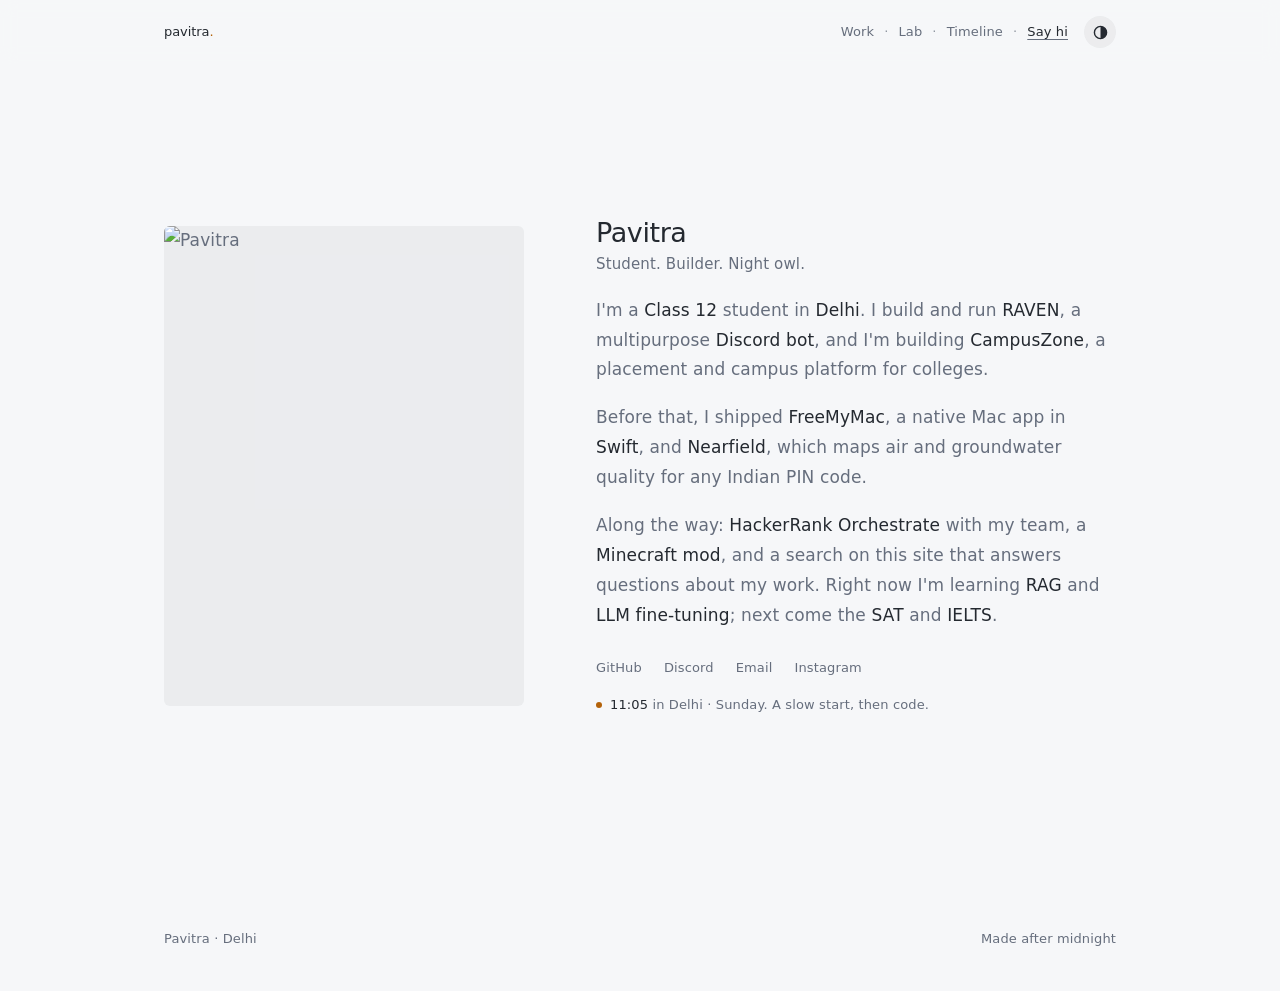
==== commit d70935ca: "Restyle: quiet Satoshi layout, photo-and-bio home, project list with Start here" ====
--- a/index.html
+++ b/index.html
@@ -4,19 +4,18 @@
 <meta charset="utf-8">
 <meta name="viewport" content="width=device-width, initial-scale=1">
 <title>Pavitra — Student. Builder. Night owl.</title>
-<meta name="description" content="Pavitra, a Class 12 student and builder from Delhi. Apps, bots and websites, mostly made after midnight.">
+<meta name="description" content="Pavitra, a Class 12 student and builder from Delhi. Discord bots, Mac apps, web platforms, and now RAG and fine-tuning.">
 <meta property="og:title" content="Pavitra — Student. Builder. Night owl.">
 <meta property="og:description" content="A Class 12 student and builder from Delhi.">
-<meta name="theme-color" content="#0a0f1e">
-<link rel="icon" href="data:image/svg+xml,%3Csvg xmlns='http://www.w3.org/2000/svg' viewBox='0 0 32 32'%3E%3Crect width='32' height='32' rx='8' fill='%230a0f1e'/%3E%3Ccircle cx='15' cy='16' r='8' fill='%23f4ecd8'/%3E%3Ccircle cx='19' cy='13' r='7' fill='%230a0f1e'/%3E%3Ccircle cx='23' cy='22' r='2.4' fill='%23ffb547'/%3E%3C/svg%3E">
-<link rel="preconnect" href="https://fonts.googleapis.com">
-<link rel="preconnect" href="https://fonts.gstatic.com" crossorigin>
-<link href="https://fonts.googleapis.com/css2?family=Geist:wght@400;500;600&family=Geist+Mono:wght@400;500&family=Instrument+Serif:ital@0;1&display=swap" rel="stylesheet">
-<link rel="stylesheet" href="assets/site.css?v=3">
-<script src="assets/data.js?v=3" defer></script>
-<script src="assets/site.js?v=3" defer></script>
+<meta name="theme-color" content="#f6f7f9">
+<link rel="icon" href="data:image/svg+xml,%3Csvg xmlns='http://www.w3.org/2000/svg' viewBox='0 0 32 32'%3E%3Crect width='32' height='32' rx='8' fill='%23242930'/%3E%3Ccircle cx='15' cy='16' r='8' fill='%23f6f7f9'/%3E%3Ccircle cx='19' cy='13' r='7' fill='%23242930'/%3E%3C/svg%3E">
+<link rel="preconnect" href="https://api.fontshare.com" crossorigin>
+<link href="https://api.fontshare.com/v2/css?f[]=satoshi@400,500,700&display=swap" rel="stylesheet">
+<link rel="stylesheet" href="assets/site.css?v=4">
+<script src="assets/data.js?v=4" defer></script>
+<script src="assets/site.js?v=4" defer></script>
 </head>
-<body data-depth="180" class="home">
+<body>
 <a class="sr" href="#main">Skip to content</a>
 <header class="nav">
   <div class="wrap">
@@ -25,57 +24,39 @@
       <li><a href="work.html">Work</a></li>
       <li><a href="lab.html">Lab</a></li>
       <li><a href="timeline.html">Timeline</a></li>
+      <li><a class="cta" href="mailto:pavisj@icloud.com">Say hi</a></li>
     </ul>
     <button class="icon-btn" type="button" data-theme-toggle aria-label="Switch light or dark (t)">
-      <svg viewBox="0 0 24 24" fill="none" stroke="currentColor" stroke-width="1.8" stroke-linecap="round"><path d="M20 14.5A8 8 0 1 1 9.5 4a6.5 6.5 0 0 0 10.5 10.5z"/></svg>
+      <svg viewBox="0 0 16 16" aria-hidden="true"><circle cx="8" cy="8" r="6.5" fill="none" stroke="currentColor" stroke-width="1.5"/><path d="M8 1.5a6.5 6.5 0 0 1 0 13z" fill="currentColor"/></svg>
     </button>
-    <a class="say-hi" href="#hi">Say hi</a>
   </div>
 </header>
 
 <main id="main" class="wrap">
   <section class="hero">
-    <aside class="card id-card">
-      <div class="sky" id="sky"></div>
-      <img class="avatar" src="https://github.com/GWPx7Pavitra.png?size=200" alt="Pavitra's avatar" width="92" height="92">
-      <div class="body">
-        <div class="status"><span class="dot" aria-hidden="true"></span><span><time data-clock>--:--</time> in Delhi. <span data-status>Checking the time…</span></span></div>
-        <div class="meta-row"><span>Delhi, India</span><span>Class 12, CBSE</span><span>On GitHub since 2022</span></div>
-      </div>
-    </aside>
+    <div class="photo"><img src="https://github.com/GWPx7Pavitra.png?size=720" alt="Pavitra" width="360" height="480"></div>
 
     <div class="intro">
-      <div class="eyebrow">Delhi, India</div>
-      <h1>Pavitra<span class="dot-accent">.</span></h1>
-      <p class="tagline">Student. Builder. <em>Night owl.</em></p>
-      <p class="lede">Class 12 student in Delhi. I build apps, bots and websites, mostly after midnight.</p>
-      <p class="lede">Right now I'm learning <strong>RAG and LLM fine-tuning</strong>. After boards: <strong>SAT and IELTS</strong>.</p>
-      <div class="links">
-        <a class="go" href="work.html">See my work →</a>
-        <a href="https://github.com/GWPx7Pavitra" target="_blank" rel="noopener">GitHub ↗</a>
-        <a href="#hi" data-copy="x465">Discord: x465</a>
+      <h1>Pavitra</h1>
+      <p class="tagline">Student. Builder. Night owl.</p>
+      <p>I'm a <span class="hl">Class 12</span> student in <span class="hl">Delhi</span>. I build and run <span class="hl">RAVEN</span>, a multipurpose <span class="hl">Discord bot</span>, and I'm building <span class="hl">CampusZone</span>, a placement and campus platform for colleges.</p>
+      <p>Before that, I shipped <span class="hl">FreeMyMac</span>, a native Mac app in <span class="hl">Swift</span>, and <span class="hl">Nearfield</span>, which maps air and groundwater quality for any Indian PIN code.</p>
+      <p>Along the way: <span class="hl">HackerRank Orchestrate</span> with my team, a <span class="hl">Minecraft mod</span>, and a search on this site that answers questions about my work. Right now I'm learning <span class="hl">RAG</span> and <span class="hl">LLM fine-tuning</span>; next come the <span class="hl">SAT</span> and <span class="hl">IELTS</span>.</p>
+      <div class="social">
+        <a href="https://github.com/GWPx7Pavitra" target="_blank" rel="noopener">GitHub</a>
+        <a href="#" data-copy="x465">Discord</a>
         <a href="mailto:pavisj@icloud.com">Email</a>
-        <a href="https://www.instagram.com/xpavilyon" target="_blank" rel="noopener">Instagram ↗</a>
+        <a href="https://www.instagram.com/xpavilyon" target="_blank" rel="noopener">Instagram</a>
       </div>
-    </div>
-  </section>
-
-  <section class="block" id="hi">
-    <div class="contact">
-      <div><div class="eyebrow">Say hi</div><h2 style="margin-top:10px">Building something? Stuck at 2 AM? Talk to me.</h2><p style="color:var(--muted);margin:10px 0 0">I'm up for collaborating on something meaningful, or just talking code.</p></div>
-      <div class="ways">
-        <a class="card way" href="#hi" data-copy="x465"><b>Discord</b><span>x465 · tap to copy</span></a>
-        <a class="card way" href="mailto:pavisj@icloud.com"><b>Email</b><span>pavisj@icloud.com</span></a>
-        <a class="card way" href="https://www.instagram.com/xpavilyon" target="_blank" rel="noopener"><b>Instagram</b><span>@xpavilyon</span></a>
-      </div>
+      <div class="now-line"><span class="dot" aria-hidden="true"></span><span><time data-clock>--:--</time> in Delhi · <span data-status>Checking the time…</span></span></div>
     </div>
   </section>
 </main>
 
 <footer>
   <div class="wrap">
-    <span>This site goes dark when Delhi does.</span>
-    <span class="keys"><span><span class="kbd">t</span> theme</span></span>
+    <span>Pavitra · Delhi</span>
+    <span>Made after midnight</span>
   </div>
 </footer>
 </body>
--- a/assets/site.css
+++ b/assets/site.css
@@ -1,308 +1,189 @@
-/* Pavitra — portfolio. Paper by day, night ink by night. */
+/* Pavitra — portfolio. Quiet, skimmable, confident. */
 :root {
-  --bg: #f4efe4;
-  --surface: #fbf8f1;
-  --raised: #ffffff;
-  --ink: #16171d;
-  --ink-2: #3b3d47;
-  --muted: #6e6f78;
-  --line: #e2dccd;
-  --line-2: #d3cbb8;
+  --bg: #f6f7f9;
+  --ink: #242930;
+  --text: #666e7d;
+  --soft: rgba(36, 41, 48, .05);
+  --soft-2: rgba(36, 41, 48, .09);
+  --line: rgba(36, 41, 48, .10);
   --accent: #b3620a;
-  --accent-soft: #f6e3c6;
-  --accent-ink: #ffffff;
   --good: #2f7a4d;
-  --sky-top: #9fc1dd;
-  --sky-bot: #f3dcb4;
-  --city: #2a2d3a;
-  --shadow: 0 1px 2px rgb(30 25 15 / .06), 0 8px 24px -12px rgb(30 25 15 / .18);
-  --serif: "Instrument Serif", "Iowan Old Style", Georgia, serif;
-  --sans: "Geist", ui-sans-serif, system-ui, -apple-system, "Segoe UI", sans-serif;
-  --mono: "Geist Mono", ui-monospace, SFMono-Regular, Menlo, monospace;
-  --r: 14px;
-  --page: 1080px;
+  --thumb: #12151c;
+  --sans: "Satoshi", "General Sans", -apple-system, system-ui, "Segoe UI", sans-serif;
+  --mono: ui-monospace, SFMono-Regular, Menlo, monospace;
+  --page: 1024px;
   color-scheme: light;
 }
 :root[data-theme="dark"] {
-  --bg: #0a0f1e;
-  --surface: #0f1528;
-  --raised: #141b33;
-  --ink: #f4ecd8;
-  --ink-2: #d5cdb9;
-  --muted: #8a93b3;
-  --line: #1d2542;
-  --line-2: #2a3458;
-  --accent: #ffb547;
-  --accent-soft: #2b2515;
-  --accent-ink: #1a1305;
+  --bg: #0f1115;
+  --ink: #dcdfe5;
+  --text: #8b93a1;
+  --soft: rgba(220, 223, 229, .06);
+  --soft-2: rgba(220, 223, 229, .10);
+  --line: rgba(220, 223, 229, .10);
+  --accent: #f0a646;
   --good: #7fd49e;
-  --sky-top: #070b17;
-  --sky-bot: #18213f;
-  --city: #04060d;
-  --shadow: 0 1px 2px rgb(0 0 0 / .3), 0 12px 30px -14px rgb(0 0 0 / .6);
+  --thumb: #181c25;
   color-scheme: dark;
 }
 
 * { box-sizing: border-box; }
 html { -webkit-text-size-adjust: 100%; }
-body {
-  margin: 0; background: var(--bg); color: var(--ink-2);
-  font: 16px/1.6 var(--sans); -webkit-font-smoothing: antialiased;
-  transition: background-color .4s ease, color .4s ease;
-}
-a { color: inherit; text-decoration-color: var(--line-2); text-underline-offset: 3px; }
-a:hover { color: var(--ink); text-decoration-color: var(--accent); }
-img { max-width: 100%; display: block; }
-:focus-visible { outline: 2px solid var(--accent); outline-offset: 3px; border-radius: 6px; }
-.wrap { max-width: var(--page); margin: 0 auto; padding: 0 24px; }
-.mono { font-family: var(--mono); }
-.kbd { font: 12px/1 var(--mono); border: 1px solid var(--line-2); border-bottom-width: 2px; border-radius: 5px; padding: 3px 6px; color: var(--muted); }
+body { margin: 0; background: var(--bg); color: var(--text); font: 400 17px/1.76 var(--sans); letter-spacing: .008em; -webkit-font-smoothing: antialiased; transition: background-color .3s, color .3s; }
+a { color: inherit; text-decoration: none; }
+img { display: block; max-width: 100%; }
+:focus-visible { outline: 2px solid var(--ink); outline-offset: 3px; border-radius: 4px; }
+.wrap { max-width: var(--page); margin: 0 auto; padding: 0 36px; }
 .sr { position: absolute; width: 1px; height: 1px; overflow: hidden; clip: rect(0 0 0 0); white-space: nowrap; }
+b, strong, .hl { color: var(--ink); font-weight: 500; }
+h1, h2, h3 { color: var(--ink); font-weight: 500; margin: 0; letter-spacing: -.015em; }
+.u { text-decoration: underline; text-decoration-color: var(--line); text-underline-offset: 3px; }
+.u:hover, a.u:hover { color: var(--ink); text-decoration-color: var(--ink); }
 
 /* ---------- nav ---------- */
-.nav { position: sticky; top: 0; z-index: 20; backdrop-filter: blur(10px); -webkit-backdrop-filter: blur(10px);
-  background: color-mix(in srgb, var(--bg) 82%, transparent); border-bottom: 1px solid transparent; transition: border-color .3s; }
-.nav.scrolled { border-bottom-color: var(--line); }
-.nav .wrap { display: flex; align-items: center; gap: 20px; height: 64px; }
-.brand { font: 26px/1 var(--serif); color: var(--ink); text-decoration: none; letter-spacing: -.01em; }
-.brand b { color: var(--accent); font-weight: 400; }
-.nav ul { display: flex; gap: 4px; list-style: none; margin: 0 0 0 auto; padding: 0; }
-.nav ul a { display: block; padding: 6px 10px; border-radius: 8px; font-size: 14px; color: var(--muted); text-decoration: none; }
-.nav ul a:hover { color: var(--ink); background: var(--surface); }
-.nav ul a[aria-current="page"] { color: var(--ink); }
-.nav ul a[aria-current="page"]::after { content: ""; display: block; height: 2px; margin-top: 2px; border-radius: 2px; background: var(--accent); }
-.icon-btn { width: 36px; height: 36px; display: grid; place-items: center; border-radius: 10px; border: 1px solid var(--line);
-  background: var(--surface); color: var(--ink); cursor: pointer; flex: none; }
-.icon-btn:hover { border-color: var(--line-2); }
-.icon-btn svg { width: 18px; height: 18px; }
-.say-hi { font-size: 14px; padding: 7px 14px; border-radius: 999px; background: var(--ink); color: var(--bg); text-decoration: none; white-space: nowrap; }
-.say-hi:hover { color: var(--bg); background: var(--accent); }
+.nav { position: sticky; top: 0; z-index: 20; background: color-mix(in srgb, var(--bg) 88%, transparent); backdrop-filter: blur(8px); -webkit-backdrop-filter: blur(8px); }
+.nav .wrap { height: 64px; display: flex; align-items: center; gap: 16px; }
+.brand { font-size: 13px; font-weight: 500; color: var(--ink); letter-spacing: -.005em; }
+.brand b { color: var(--accent); }
+.nav ul { margin: 0 0 0 auto; padding: 0; list-style: none; display: flex; align-items: center; font-size: 13px; }
+.nav li + li::before { content: "·"; margin: 0 10px; color: var(--text); opacity: .7; }
+.nav ul a { color: var(--text); }
+.nav ul a:hover, .nav ul a[aria-current="page"] { color: var(--ink); }
+.nav .cta { color: var(--ink); text-decoration: underline; text-underline-offset: 3px; text-decoration-color: var(--text); }
+.icon-btn { width: 32px; height: 32px; border-radius: 50%; border: 0; background: var(--soft); color: var(--ink); display: grid; place-items: center; cursor: pointer; flex: none; }
+.icon-btn:hover { background: var(--soft-2); }
+.icon-btn svg { width: 15px; height: 15px; }
 
-/* ---------- depth dial ---------- */
-.dial { display: inline-flex; align-items: center; gap: 10px; font-size: 13px; color: var(--muted); flex-wrap: wrap; }
-.dial .seg { display: inline-flex; padding: 3px; border-radius: 999px; background: var(--surface); border: 1px solid var(--line); }
-.dial button { font: 500 13px/1 var(--sans); color: var(--muted); background: none; border: 0; padding: 8px 12px; border-radius: 999px; cursor: pointer; }
-.dial button[aria-pressed="true"] { background: var(--ink); color: var(--bg); }
-.dial button:not([aria-pressed="true"]):hover { color: var(--ink); }
-body[data-depth="5"] [data-min="30"], body[data-depth="5"] [data-min="180"], body[data-depth="30"] [data-min="180"] { display: none !important; }
-[data-min] { animation: appear .45s ease both; }
-@keyframes appear { from { opacity: 0; transform: translateY(6px); } }
+/* ---------- home ---------- */
+.hero { min-height: calc(100vh - 64px); display: grid; grid-template-columns: 360px 1fr; gap: 72px; align-items: center; padding: 40px 0 72px; }
+.photo { width: 360px; aspect-ratio: 3 / 4; border-radius: 6px; overflow: hidden; background: var(--soft); }
+.photo img { width: 100%; height: 100%; object-fit: cover; }
+.intro { max-width: 520px; }
+.intro h1 { font-size: 27px; line-height: 1.25; }
+.intro .tagline { margin: 2px 0 18px; font-size: 15px; color: var(--text); }
+.intro p { margin: 0 0 18px; }
+.social { display: flex; flex-wrap: wrap; gap: 4px 22px; margin-top: 26px; font-size: 13px; }
+.social a:hover { color: var(--ink); }
+.now-line { margin-top: 14px; font-size: 13px; display: flex; align-items: center; gap: 8px; }
+.now-line .dot { width: 6px; height: 6px; border-radius: 50%; background: var(--accent); flex: none; }
+.now-line time { color: var(--ink); font-variant-numeric: tabular-nums; }
 
-/* ---------- hero ---------- */
-.hero { padding: 56px 0 40px; display: grid; grid-template-columns: 340px 1fr; gap: 56px; align-items: start; }
-.card { background: var(--surface); border: 1px solid var(--line); border-radius: var(--r); box-shadow: var(--shadow); }
-.id-card { overflow: hidden; }
-.sky { position: relative; height: 150px; background: linear-gradient(var(--sky-top), var(--sky-bot)); overflow: hidden; }
-.sky svg { position: absolute; inset: 0; width: 100%; height: 100%; }
-.sky .orb { transition: transform 1.2s cubic-bezier(.2,.8,.2,1); }
-.id-card .avatar { width: 92px; height: 92px; border-radius: 50%; border: 4px solid var(--surface); margin: -46px 0 0 20px; position: relative; background: var(--line); object-fit: cover; }
-.id-card .body { padding: 10px 20px 20px; }
-.status { display: flex; gap: 10px; align-items: flex-start; font-size: 14px; color: var(--ink-2); }
-.status .dot { width: 8px; height: 8px; border-radius: 50%; background: var(--accent); margin-top: 7px; flex: none; box-shadow: 0 0 0 4px var(--accent-soft); animation: pulse 2.4s ease-in-out infinite; }
-@keyframes pulse { 50% { box-shadow: 0 0 0 7px transparent; } }
-.status time { font-family: var(--mono); color: var(--ink); }
-.meta-row { margin-top: 14px; padding-top: 14px; border-top: 1px dashed var(--line-2); display: flex; flex-wrap: wrap; gap: 6px 14px; font-size: 13px; color: var(--muted); }
+/* ---------- page heads ---------- */
+.page-head { padding: 64px 0 32px; }
+.page-head h1 { font-size: 32px; line-height: 1.2; }
+.page-head p { margin: 8px 0 0; max-width: 34em; }
+.page-head .count { margin-top: 14px; font-size: 13px; }
+.label { font-size: 15px; font-weight: 500; color: var(--ink); margin: 0 0 16px; }
+.tabs { display: flex; gap: 0; font-size: 13px; flex-wrap: wrap; }
+.tabs button { font: inherit; background: none; border: 0; padding: 0; color: var(--text); cursor: pointer; }
+.tabs button + button::before { content: "·"; margin: 0 10px; color: var(--text); opacity: .7; }
+.tabs button[aria-pressed="true"] { color: var(--ink); font-weight: 500; }
+.tabs button:hover { color: var(--ink); }
 
-.eyebrow { font: 500 12px/1 var(--mono); letter-spacing: .08em; text-transform: uppercase; color: var(--accent); }
-h1, h2, h3 { color: var(--ink); font-weight: 400; margin: 0; }
-h1 { font: 400 clamp(52px, 8vw, 92px)/.95 var(--serif); letter-spacing: -.02em; margin: 14px 0 18px; }
-h1 em { color: var(--accent); font-style: italic; }
-h2 { font: 400 clamp(32px, 4.4vw, 44px)/1.05 var(--serif); letter-spacing: -.01em; }
-h3 { font: 600 18px/1.3 var(--sans); }
-.lede { font-size: 19px; line-height: 1.55; max-width: 34em; margin: 0; color: var(--ink-2); }
-.lede strong { color: var(--ink); font-weight: 600; }
-.hero .dial { margin: 0 0 22px; }
+/* ---------- start here (featured) ---------- */
+.start { display: grid; grid-template-columns: repeat(2, minmax(0, 1fr)); gap: 24px; margin-bottom: 56px; }
+.feat .art { position: relative; aspect-ratio: 16 / 9; border-radius: 6px; overflow: hidden; background: var(--thumb); }
+.feat .art svg { position: absolute; inset: 0; width: 100%; height: 100%; }
+.feat .meta { font-size: 13px; margin-top: 12px; }
+.feat h3 { font-size: 17px; margin-top: 2px; }
+.feat p { margin: 4px 0 0; font-size: 15px; line-height: 1.6; display: -webkit-box; -webkit-line-clamp: 2; -webkit-box-orient: vertical; overflow: hidden; }
 
-.stats { display: grid; grid-template-columns: repeat(3, minmax(0,1fr)); gap: 12px; margin: 28px 0 0; }
-.stat { padding: 16px 18px; }
-.stat .n { font: 400 40px/1 var(--serif); color: var(--ink); letter-spacing: -.02em; }
-.stat .l { font-size: 13px; color: var(--muted); margin-top: 6px; }
-.links { display: flex; flex-wrap: wrap; gap: 8px 18px; margin-top: 24px; font-size: 14px; }
-.links a { color: var(--muted); }
+/* ---------- project list ---------- */
+.plist { list-style: none; margin: 0 0 72px; padding: 0; }
+.prow { display: grid; grid-template-columns: 116px minmax(0, 1fr) auto; gap: 20px; align-items: center; padding: 10px 0; }
+.thumb { width: 116px; height: 65px; border-radius: 4px; background: var(--thumb); position: relative; overflow: hidden; display: flex; align-items: flex-end; padding: 7px 8px; }
+.thumb::before { content: ""; position: absolute; width: 70px; height: 70px; border-radius: 50%; right: -18px; top: -22px; background: radial-gradient(circle, var(--glow, #f0a646) 0%, transparent 70%); opacity: .55; }
+.thumb span { position: relative; font-size: 9px; line-height: 1.2; color: #dcdfe5; font-weight: 500; letter-spacing: .02em; }
+.prow .meta { font-size: 13px; line-height: 20px; display: block; }
+.prow .title { font-size: 16px; font-weight: 500; color: var(--ink); line-height: 22px; display: block; }
+.prow a.title:hover { text-decoration: underline; text-underline-offset: 3px; }
+.prow .desc { font-size: 15px; line-height: 23px; display: block; white-space: nowrap; overflow: hidden; text-overflow: ellipsis; }
+.prow .aside { font-size: 13px; white-space: nowrap; }
+.prow .aside a:hover { color: var(--ink); }
+.prow .aside a + a::before, .prow .aside span + a::before { content: "·"; margin: 0 6px; }
 
-/* ---------- sections ---------- */
-section.block { padding: 56px 0; border-top: 1px solid var(--line); }
-.block-head { display: flex; align-items: end; justify-content: space-between; gap: 16px; flex-wrap: wrap; margin-bottom: 28px; }
-.block-head p { margin: 8px 0 0; color: var(--muted); max-width: 36em; }
-.more { font-size: 14px; color: var(--muted); white-space: nowrap; }
-
-/* ---------- ledger cards ---------- */
-.ledger { display: grid; grid-template-columns: repeat(auto-fill, minmax(300px, 1fr)); gap: 16px; align-items: start; }
-.lcard { padding: 22px; display: flex; flex-direction: column; gap: 14px; transition: transform .25s ease, border-color .25s; }
-.lcard:hover { transform: translateY(-2px); border-color: var(--line-2); }
-.lcard .top { display: flex; justify-content: space-between; align-items: center; gap: 10px; }
-.tag { font: 500 11px/1 var(--mono); letter-spacing: .06em; text-transform: uppercase; color: var(--muted); border: 1px solid var(--line); padding: 5px 7px; border-radius: 6px; }
-.lcard .problem { font: 400 23px/1.25 var(--serif); color: var(--ink); margin: 0; }
-.lcard .problem::before { content: "Problem · "; font: 500 11px/1 var(--mono); letter-spacing: .06em; text-transform: uppercase; color: var(--muted); display: block; margin-bottom: 8px; }
-.reveal { display: inline-flex; align-items: center; gap: 8px; align-self: flex-start; font: 500 14px/1 var(--sans); color: var(--accent); background: var(--accent-soft); border: 0; padding: 9px 13px; border-radius: 999px; cursor: pointer; }
-.reveal svg { width: 14px; height: 14px; transition: transform .3s; }
-.lcard.open .reveal svg { transform: rotate(90deg); }
-.fix { display: grid; grid-template-rows: 0fr; transition: grid-template-rows .35s ease; }
-.lcard.open .fix { grid-template-rows: 1fr; }
-.fix > div { overflow: hidden; }
-.fix .name { font: 600 15px/1.3 var(--sans); color: var(--ink); margin: 2px 0 6px; }
-.fix p { margin: 0 0 12px; font-size: 15px; }
-.nums { display: flex; gap: 18px; margin: 4px 0 12px; }
-.nums div { font: 400 28px/1 var(--serif); color: var(--ink); }
-.nums span { display: block; font: 12px/1.3 var(--sans); color: var(--muted); margin-top: 4px; }
-.chips { display: flex; flex-wrap: wrap; gap: 6px; margin: 0 0 12px; padding: 0; list-style: none; }
-.chips li { font: 12px/1 var(--mono); color: var(--ink-2); background: var(--bg); border: 1px solid var(--line); padding: 5px 7px; border-radius: 6px; }
-.plinks { display: flex; gap: 14px; font-size: 14px; flex-wrap: wrap; }
-.plinks a { color: var(--ink); font-weight: 500; }
-.plinks .note { color: var(--muted); }
-.open-all { font: 500 13px/1 var(--sans); background: none; border: 1px solid var(--line-2); color: var(--ink-2); border-radius: 999px; padding: 8px 12px; cursor: pointer; }
-.open-all:hover { color: var(--ink); border-color: var(--ink); }
-
-/* featured (work page) */
-.featured { display: grid; grid-template-columns: 1.1fr 1fr; overflow: hidden; margin-bottom: 18px; background: #0b1020; border-color: #1d2542; color: #d5cdb9; }
-.featured .art { position: relative; min-height: 300px; background: radial-gradient(120% 90% at 20% 0%, #1b2550, #0b1020 60%); }
-.featured .art svg { position: absolute; inset: 0; width: 100%; height: 100%; }
-.featured .txt { padding: 32px; display: flex; flex-direction: column; gap: 14px; }
-.featured h3 { font: 400 44px/1 var(--serif); color: #f4ecd8; }
-.featured .badge { align-self: flex-start; font: 500 11px/1 var(--mono); letter-spacing: .08em; text-transform: uppercase; color: #1a1305; background: #ffb547; padding: 6px 8px; border-radius: 6px; }
-.featured .nums div { color: #f4ecd8; font-size: 40px; }
-.featured .nums span, .featured .note { color: #8a93b3; }
-.featured .chips li { background: #141b33; border-color: #2a3458; color: #d5cdb9; }
-.featured .problem-line { font: italic 400 22px/1.3 var(--serif); color: #ffb547; margin: 0; }
-
-.filters { display: flex; flex-wrap: wrap; gap: 6px; }
-.filters button { font: 500 13px/1 var(--sans); padding: 8px 12px; border-radius: 999px; border: 1px solid var(--line); background: var(--surface); color: var(--muted); cursor: pointer; }
-.filters button[aria-pressed="true"] { background: var(--ink); border-color: var(--ink); color: var(--bg); }
-
-/* ---------- now ---------- */
-.now { display: grid; grid-template-columns: repeat(3, minmax(0,1fr)); gap: 16px; }
-.now .card { padding: 20px; }
-.now .k { font: 500 12px/1 var(--mono); letter-spacing: .06em; text-transform: uppercase; color: var(--muted); }
-.now .v { font: 400 24px/1.2 var(--serif); color: var(--ink); margin: 10px 0 6px; }
-.now p { margin: 0; font-size: 14px; color: var(--muted); }
-.bar { height: 6px; border-radius: 6px; background: var(--bg); border: 1px solid var(--line); margin-top: 14px; overflow: hidden; }
-.bar i { display: block; height: 100%; background: var(--accent); border-radius: 6px; }
-
-/* ---------- ask (RAG) ---------- */
+/* ---------- cards (lab) ---------- */
+.card { background: var(--soft); border-radius: 8px; }
 .ask { padding: 22px; }
 .ask form { display: flex; gap: 8px; }
-.ask input { flex: 1; min-width: 0; font: 16px/1.2 var(--sans); color: var(--ink); background: var(--bg); border: 1px solid var(--line-2); border-radius: 12px; padding: 13px 14px; }
-.ask input::placeholder { color: var(--muted); }
-.ask input:focus { outline: none; border-color: var(--accent); box-shadow: 0 0 0 4px var(--accent-soft); }
-.btn { font: 500 15px/1 var(--sans); background: var(--ink); color: var(--bg); border: 0; border-radius: 12px; padding: 0 18px; cursor: pointer; }
-.btn:hover { background: var(--accent); color: var(--accent-ink); }
-.suggest { display: flex; flex-wrap: wrap; gap: 6px; margin: 12px 0 0; }
-.suggest button { font: 13px/1.2 var(--sans); color: var(--ink-2); background: none; border: 1px dashed var(--line-2); border-radius: 999px; padding: 6px 10px; cursor: pointer; }
-.suggest button:hover { border-style: solid; border-color: var(--accent); color: var(--ink); }
+.ask input { flex: 1; min-width: 0; font: 16px/1.2 var(--sans); color: var(--ink); background: var(--bg); border: 1px solid var(--line); border-radius: 8px; padding: 12px 14px; }
+.ask input::placeholder { color: var(--text); }
+.ask input:focus { outline: none; border-color: var(--ink); }
+.btn { font: 500 14px/1 var(--sans); background: var(--ink); color: var(--bg); border: 0; border-radius: 8px; padding: 0 18px; cursor: pointer; }
+.suggest { display: flex; flex-wrap: wrap; gap: 6px; margin-top: 12px; }
+.suggest button { font: 13px/1.2 var(--sans); color: var(--text); background: var(--bg); border: 1px solid var(--line); border-radius: 999px; padding: 6px 10px; cursor: pointer; }
+.suggest button:hover { color: var(--ink); border-color: var(--ink); }
 .answer { margin-top: 18px; display: none; }
-.answer.on { display: block; animation: appear .35s ease both; }
-.answer .said { font: 400 24px/1.35 var(--serif); color: var(--ink); margin: 0 0 8px; }
-.answer .said mark { background: var(--accent-soft); color: inherit; border-radius: 4px; padding: 0 2px; }
-.answer .src { font-size: 13px; color: var(--muted); }
+.answer.on { display: block; animation: appear .3s ease both; }
+@keyframes appear { from { opacity: 0; transform: translateY(4px); } }
+.answer .said { font-size: 19px; line-height: 1.55; color: var(--ink); margin: 0 0 6px; }
+.answer .said mark { background: var(--soft-2); color: inherit; border-radius: 3px; padding: 0 2px; }
+.answer .src { font-size: 13px; }
 .pipe { margin-top: 18px; display: grid; gap: 14px; }
-.step { display: grid; grid-template-columns: 26px 1fr; gap: 12px; }
-.step .n { width: 26px; height: 26px; border-radius: 50%; display: grid; place-items: center; font: 500 12px/1 var(--mono); background: var(--bg); border: 1px solid var(--line-2); color: var(--ink); }
-.step h4 { margin: 2px 0 6px; font: 600 14px/1.3 var(--sans); color: var(--ink); }
-.step p { margin: 0; font-size: 14px; color: var(--muted); }
+.step { display: grid; grid-template-columns: 24px 1fr; gap: 12px; }
+.step .n { width: 24px; height: 24px; border-radius: 50%; display: grid; place-items: center; font: 500 12px/1 var(--sans); background: var(--bg); color: var(--ink); }
+.step h4 { margin: 1px 0 4px; font-size: 14px; font-weight: 500; color: var(--ink); }
+.step p { margin: 0; font-size: 14px; line-height: 1.6; }
 .toks { display: flex; flex-wrap: wrap; gap: 5px; }
-.toks span { font: 12px/1 var(--mono); padding: 5px 7px; border-radius: 6px; background: var(--accent-soft); color: var(--ink); }
-.toks span.drop { background: none; color: var(--muted); text-decoration: line-through; border: 1px dashed var(--line-2); }
+.toks span { font: 12px/1 var(--mono); padding: 5px 7px; border-radius: 5px; background: var(--bg); color: var(--ink); }
+.toks span.drop { color: var(--text); text-decoration: line-through; }
 .ranks { display: grid; gap: 8px; }
-.rank { display: grid; grid-template-columns: 92px 1fr 54px; gap: 10px; align-items: center; font-size: 13px; }
-.rank .who { font: 12px/1.2 var(--mono); color: var(--ink-2); overflow: hidden; text-overflow: ellipsis; white-space: nowrap; }
-.rank .track { height: 10px; background: var(--bg); border: 1px solid var(--line); border-radius: 6px; overflow: hidden; }
-.rank .track i { display: block; height: 100%; width: 0; background: var(--line-2); border-radius: 6px; transition: width .6s cubic-bezier(.2,.8,.2,1); }
-.rank.top .track i { background: var(--accent); }
-.rank .sc { font: 12px/1 var(--mono); color: var(--muted); text-align: right; }
-.rank .txt { grid-column: 2 / 4; font-size: 13px; color: var(--muted); margin-top: -2px; }
+.rank { display: grid; grid-template-columns: 96px 1fr 48px; gap: 10px; align-items: center; font-size: 13px; }
+.rank .who { color: var(--ink); overflow: hidden; text-overflow: ellipsis; white-space: nowrap; }
+.rank .track { height: 6px; background: var(--bg); border-radius: 6px; overflow: hidden; }
+.rank .track i { display: block; height: 100%; width: 0; background: var(--soft-2); border-radius: 6px; transition: width .6s cubic-bezier(.2,.8,.2,1); }
+.rank.top .track i { background: var(--ink); }
+.rank .sc { font: 12px/1 var(--mono); text-align: right; }
+.rank .txt { grid-column: 2 / 4; font-size: 13px; line-height: 1.5; margin-top: -2px; }
 
-/* ---------- lab ---------- */
-.lab-grid { display: grid; grid-template-columns: 1.4fr 1fr; gap: 20px; align-items: start; }
+.lab-grid { display: grid; grid-template-columns: 1.4fr 1fr; gap: 24px; align-items: start; margin-bottom: 72px; }
 .learn { padding: 20px; display: grid; gap: 14px; }
-.learn .row { display: grid; grid-template-columns: auto 1fr; gap: 12px; align-items: start; padding-bottom: 14px; border-bottom: 1px dashed var(--line); }
+.learn .row { display: grid; grid-template-columns: 56px 1fr; gap: 12px; padding-bottom: 14px; border-bottom: 1px solid var(--line); }
 .learn .row:last-child { border-bottom: 0; padding-bottom: 0; }
-.pill { font: 500 11px/1 var(--mono); letter-spacing: .05em; text-transform: uppercase; padding: 5px 7px; border-radius: 6px; white-space: nowrap; }
-.pill.done { background: color-mix(in srgb, var(--good) 16%, transparent); color: var(--good); }
-.pill.doing { background: var(--accent-soft); color: var(--accent); }
-.pill.queued { border: 1px dashed var(--line-2); color: var(--muted); }
-.learn h4 { margin: 0 0 2px; font: 600 15px/1.3 var(--sans); color: var(--ink); }
-.learn p { margin: 0; font-size: 14px; color: var(--muted); }
+.pill { font-size: 12px; font-weight: 500; }
+.pill.done { color: var(--good); }
+.pill.doing { color: var(--accent); }
+.pill.queued { color: var(--text); }
+.learn h4 { margin: 0 0 2px; font-size: 15px; font-weight: 500; color: var(--ink); }
+.learn p { margin: 0; font-size: 14px; line-height: 1.6; }
 
 /* ---------- timeline ---------- */
-.tl { position: relative; margin: 0; padding: 0; list-style: none; }
-.tl::before { content: ""; position: absolute; left: 112px; top: 6px; bottom: 6px; width: 1px; background: var(--line-2); }
-.tl li { display: grid; grid-template-columns: 96px 1fr; gap: 33px; padding: 0 0 26px; position: relative; }
-.tl li::before { content: ""; position: absolute; left: 107px; top: 6px; width: 11px; height: 11px; border-radius: 50%; background: var(--bg); border: 2px solid var(--line-2); }
-.tl li.key::before { background: var(--accent); border-color: var(--accent); }
-.tl li.next::before { background: var(--bg); border-style: dashed; border-color: var(--accent); }
-.tl .when { font: 13px/1.5 var(--mono); color: var(--muted); text-align: right; }
-.tl h3 { font: 600 17px/1.35 var(--sans); }
-.tl h3 a { text-decoration: none; }
-.tl h3 a:hover { text-decoration: underline; }
-.tl p { margin: 2px 0 0; font-size: 15px; color: var(--muted); }
+.tl { list-style: none; margin: 0 0 72px; padding: 0; }
+.tl li { display: grid; grid-template-columns: 110px 1fr; gap: 24px; padding: 12px 0; }
+.tl .year { padding: 28px 0 6px; }
+.tl .year span { font-size: 15px; font-weight: 500; color: var(--ink); }
+.tl .when { font-size: 13px; line-height: 26px; }
+.tl h3 { font-size: 16px; line-height: 1.5; }
+.tl h3 a { text-decoration: underline; text-decoration-color: var(--line); text-underline-offset: 3px; }
+.tl h3 a:hover { text-decoration-color: var(--ink); }
+.tl p { margin: 2px 0 0; font-size: 15px; line-height: 1.6; }
 .tl li.next h3 { color: var(--accent); }
-.tl .year { display: block; grid-column: 1 / -1; padding: 4px 0 18px 0; }
-.tl .year span { font: 400 30px/1 var(--serif); color: var(--ink); display: inline-block; width: 96px; text-align: right; }
-.tl .year::before { display: none; }
 body[data-short="1"] .tl li.minor { display: none; }
 
-/* ---------- contact + footer ---------- */
-.contact { display: grid; grid-template-columns: 1.2fr 1fr; gap: 24px; align-items: center; }
-.contact .ways { display: grid; gap: 10px; }
-.way { display: flex; justify-content: space-between; align-items: center; gap: 12px; padding: 16px 18px; text-decoration: none; }
-.way:hover { border-color: var(--accent); }
-.way b { color: var(--ink); font-weight: 600; }
-.way span { color: var(--muted); font: 14px/1 var(--mono); }
-.copy-ok { color: var(--good) !important; }
-footer { padding: 36px 0 48px; border-top: 1px solid var(--line); font-size: 14px; color: var(--muted); }
+footer { padding: 28px 0 40px; font-size: 13px; }
 footer .wrap { display: flex; justify-content: space-between; gap: 16px; flex-wrap: wrap; }
-.keys { display: flex; gap: 12px; flex-wrap: wrap; align-items: center; }
+footer a:hover { color: var(--ink); }
 
-.page-head { padding: 56px 0 28px; }
-.page-head h1 { font-size: clamp(48px, 7vw, 76px); margin: 12px 0 12px; }
-.page-head p { font-size: 18px; color: var(--muted); max-width: 36em; margin: 0; }
-
-.toast { position: fixed; left: 50%; bottom: 24px; transform: translate(-50%, 20px); opacity: 0; background: var(--ink); color: var(--bg); padding: 10px 14px; border-radius: 10px; font-size: 14px; transition: .25s; pointer-events: none; z-index: 50; }
+.toast { position: fixed; left: 50%; bottom: 24px; transform: translate(-50%, 16px); opacity: 0; background: var(--ink); color: var(--bg); padding: 9px 14px; border-radius: 8px; font-size: 13px; transition: .25s; pointer-events: none; z-index: 50; }
 .toast.on { opacity: 1; transform: translate(-50%, 0); }
 
-/* ---------- minimal home ---------- */
-.home .hero { align-items: center; min-height: calc(100vh - 64px - 120px); padding: 48px 0 56px; }
-.home h1 { font-size: clamp(72px, 11vw, 132px); line-height: .9; margin: 12px 0 10px; letter-spacing: -.03em; }
-.home .dot-accent { color: var(--accent); }
-.tagline { font: 400 clamp(28px, 3.6vw, 40px)/1.15 var(--serif); color: var(--ink); margin: 0 0 26px; letter-spacing: -.01em; }
-.tagline em { color: var(--accent); }
-.home .lede { font-size: 18px; color: var(--muted); margin: 0 0 6px; }
-.home .lede strong { color: var(--ink-2); font-weight: 500; }
-.home .links { margin-top: 30px; align-items: center; }
-.links .go { color: var(--bg); background: var(--ink); text-decoration: none; padding: 10px 16px; border-radius: 999px; font-weight: 500; }
-.links .go:hover { color: var(--accent-ink); background: var(--accent); }
-
 /* ---------- responsive ---------- */
-@media (max-width: 900px) {
-  .hero { grid-template-columns: 1fr; gap: 28px; padding-top: 28px; }
-  .hero .id-card { order: 2; }
-  .now { grid-template-columns: 1fr; }
-  .lab-grid, .contact, .featured { grid-template-columns: 1fr; }
-  .featured .art { min-height: 180px; }
+@media (max-width: 860px) {
+  .hero { grid-template-columns: 1fr; gap: 32px; min-height: 0; padding-top: 24px; }
+  .photo { width: 100%; max-width: 360px; }
+  .lab-grid, .start { grid-template-columns: 1fr; }
 }
 @media (max-width: 640px) {
   .wrap { padding: 0 16px; }
-  .nav .wrap { gap: 10px; }
-  .nav ul { gap: 0; }
-  .nav ul a { padding: 6px 7px; font-size: 13px; }
-  .say-hi { display: none; }
-  .brand { font-size: 23px; }
-  .stats { gap: 8px; }
-  .stat { padding: 12px; }
-  .stat .n { font-size: 30px; }
-  .lede { font-size: 17px; }
-  .ledger { grid-template-columns: 1fr; }
-  section.block { padding: 44px 0; }
-  .tl::before { left: 7px; }
-  .tl li { grid-template-columns: 1fr; gap: 2px; padding-left: 30px; }
-  .tl li::before { left: 2px; }
-  .tl .when { text-align: left; }
-  .tl .year span { width: auto; text-align: left; padding-left: 30px; }
-  .rank { grid-template-columns: 74px 1fr 44px; }
-  .featured .txt { padding: 22px; }
-  .featured h3 { font-size: 36px; }
-  .keys { display: none; }
+  .nav .wrap { height: 56px; gap: 12px; }
+  .nav li + li::before { margin: 0 6px; }
+  .nav .hide-sm { display: none; }
+  body { font-size: 16px; }
+  .prow { grid-template-columns: 84px minmax(0, 1fr); gap: 14px; }
+  .thumb { width: 84px; height: 48px; }
+  .thumb span { font-size: 8px; }
+  .prow .aside { grid-column: 2; margin-top: -4px; }
+  .tl li { grid-template-columns: 1fr; gap: 0; }
+  .rank { grid-template-columns: 76px 1fr 40px; }
 }
-@media (prefers-reduced-motion: reduce) {
-  *, *::before, *::after { animation: none !important; transition: none !important; }
-}
+@media (prefers-reduced-motion: reduce) { *, *::before, *::after { animation: none !important; transition: none !important; } }
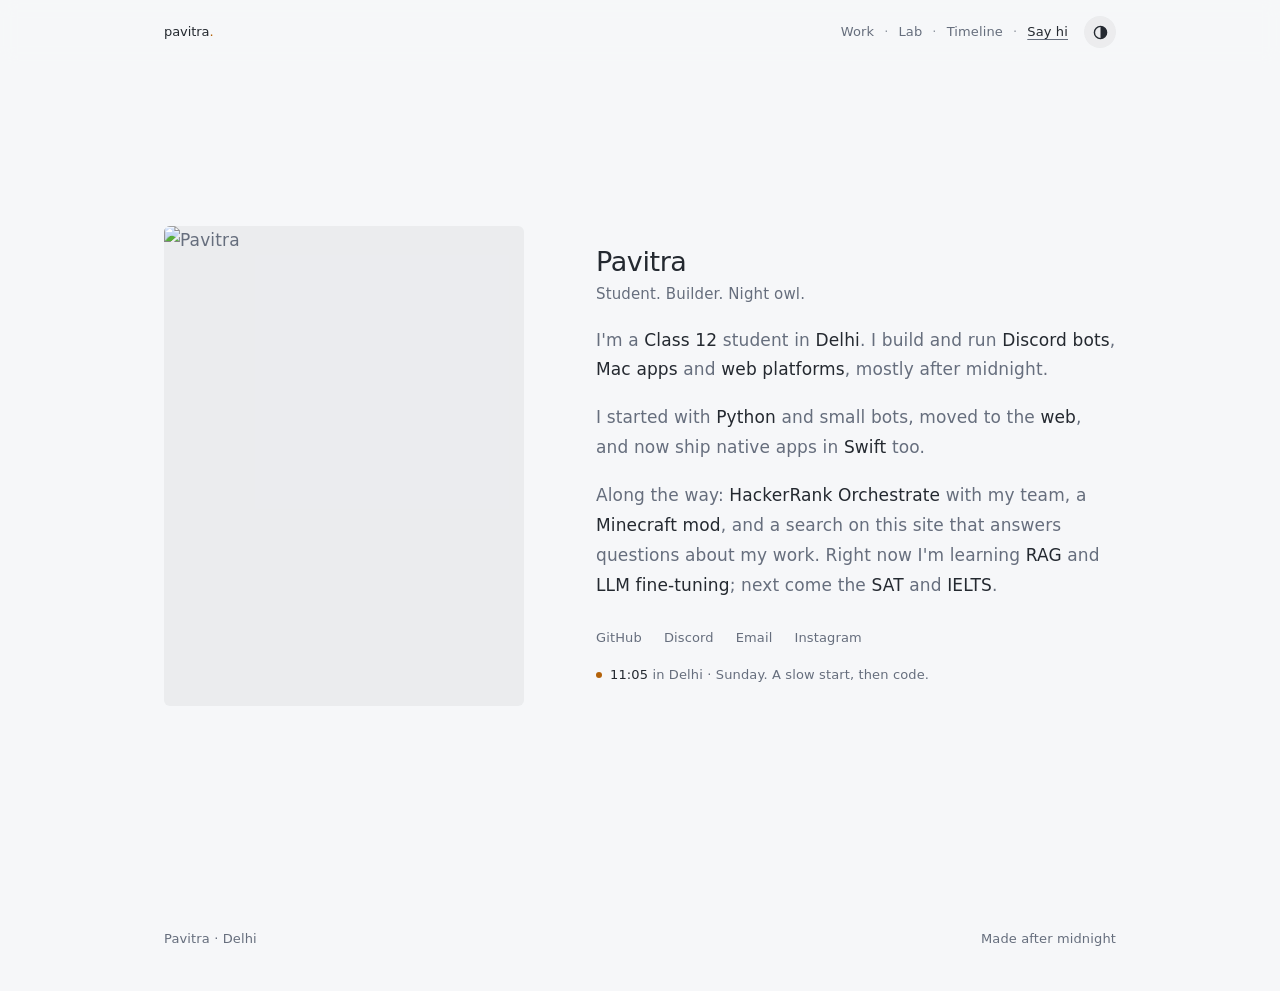
==== commit 4fcc8564: "Home bio: drop project names" ====
--- a/index.html
+++ b/index.html
@@ -39,8 +39,8 @@
     <div class="intro">
       <h1>Pavitra</h1>
       <p class="tagline">Student. Builder. Night owl.</p>
-      <p>I'm a <span class="hl">Class 12</span> student in <span class="hl">Delhi</span>. I build and run <span class="hl">RAVEN</span>, a multipurpose <span class="hl">Discord bot</span>, and I'm building <span class="hl">CampusZone</span>, a placement and campus platform for colleges.</p>
-      <p>Before that, I shipped <span class="hl">FreeMyMac</span>, a native Mac app in <span class="hl">Swift</span>, and <span class="hl">Nearfield</span>, which maps air and groundwater quality for any Indian PIN code.</p>
+      <p>I'm a <span class="hl">Class 12</span> student in <span class="hl">Delhi</span>. I build and run <span class="hl">Discord bots</span>, <span class="hl">Mac apps</span> and <span class="hl">web platforms</span>, mostly after midnight.</p>
+      <p>I started with <span class="hl">Python</span> and small bots, moved to the <span class="hl">web</span>, and now ship native apps in <span class="hl">Swift</span> too.</p>
       <p>Along the way: <span class="hl">HackerRank Orchestrate</span> with my team, a <span class="hl">Minecraft mod</span>, and a search on this site that answers questions about my work. Right now I'm learning <span class="hl">RAG</span> and <span class="hl">LLM fine-tuning</span>; next come the <span class="hl">SAT</span> and <span class="hl">IELTS</span>.</p>
       <div class="social">
         <a href="https://github.com/GWPx7Pavitra" target="_blank" rel="noopener">GitHub</a>
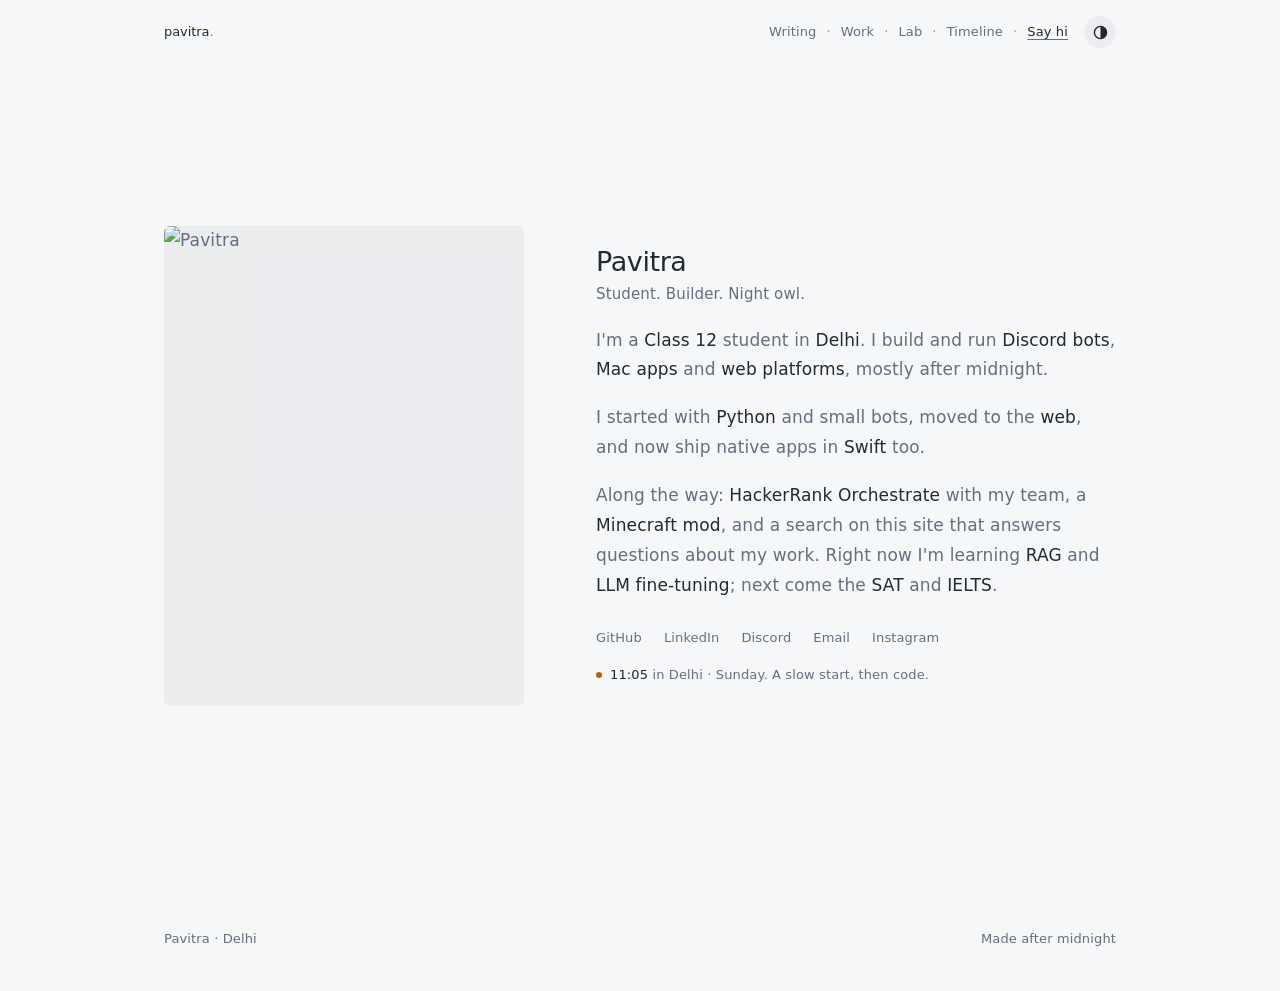
==== commit b2b0aed7: "Add Writing: Markdown posts, post page with contents menu, LinkedIn link" ====
--- a/index.html
+++ b/index.html
@@ -11,9 +11,9 @@
 <link rel="icon" href="data:image/svg+xml,%3Csvg xmlns='http://www.w3.org/2000/svg' viewBox='0 0 32 32'%3E%3Crect width='32' height='32' rx='8' fill='%23242930'/%3E%3Ccircle cx='15' cy='16' r='8' fill='%23f6f7f9'/%3E%3Ccircle cx='19' cy='13' r='7' fill='%23242930'/%3E%3C/svg%3E">
 <link rel="preconnect" href="https://api.fontshare.com" crossorigin>
 <link href="https://api.fontshare.com/v2/css?f[]=satoshi@400,500,700&display=swap" rel="stylesheet">
-<link rel="stylesheet" href="assets/site.css?v=4">
-<script src="assets/data.js?v=4" defer></script>
-<script src="assets/site.js?v=4" defer></script>
+<link rel="stylesheet" href="assets/site.css?v=6">
+<script src="assets/data.js?v=6" defer></script>
+<script src="assets/site.js?v=6" defer></script>
 </head>
 <body>
 <a class="sr" href="#main">Skip to content</a>
@@ -21,10 +21,11 @@
   <div class="wrap">
     <a class="brand" href="index.html">pavitra<b>.</b></a>
     <ul>
+      <li><a href="writing.html">Writing</a></li>
       <li><a href="work.html">Work</a></li>
       <li><a href="lab.html">Lab</a></li>
       <li><a href="timeline.html">Timeline</a></li>
-      <li><a class="cta" href="mailto:pavisj@icloud.com">Say hi</a></li>
+      <li class="cta-li"><a class="cta" href="mailto:pavisj@icloud.com">Say hi</a></li>
     </ul>
     <button class="icon-btn" type="button" data-theme-toggle aria-label="Switch light or dark (t)">
       <svg viewBox="0 0 16 16" aria-hidden="true"><circle cx="8" cy="8" r="6.5" fill="none" stroke="currentColor" stroke-width="1.5"/><path d="M8 1.5a6.5 6.5 0 0 1 0 13z" fill="currentColor"/></svg>
@@ -44,6 +45,7 @@
       <p>Along the way: <span class="hl">HackerRank Orchestrate</span> with my team, a <span class="hl">Minecraft mod</span>, and a search on this site that answers questions about my work. Right now I'm learning <span class="hl">RAG</span> and <span class="hl">LLM fine-tuning</span>; next come the <span class="hl">SAT</span> and <span class="hl">IELTS</span>.</p>
       <div class="social">
         <a href="https://github.com/GWPx7Pavitra" target="_blank" rel="noopener">GitHub</a>
+        <a href="https://www.linkedin.com/in/xpavilyon" target="_blank" rel="noopener">LinkedIn</a>
         <a href="#" data-copy="x465">Discord</a>
         <a href="mailto:pavisj@icloud.com">Email</a>
         <a href="https://www.instagram.com/xpavilyon" target="_blank" rel="noopener">Instagram</a>
--- a/assets/site.css
+++ b/assets/site.css
@@ -160,6 +160,52 @@
 .tl li.next h3 { color: var(--accent); }
 body[data-short="1"] .tl li.minor { display: none; }
 
+/* ---------- writing list ---------- */
+a.feat { display: block; color: inherit; }
+a.feat:hover h3 { text-decoration: underline; text-underline-offset: 3px; }
+.feat .art img { width: 100%; height: 100%; object-fit: cover; }
+.wlist { list-style: none; margin: 0 0 72px; padding: 0; }
+.wyear { font-size: 15px; font-weight: 500; color: var(--ink); padding: 28px 0 8px; }
+.wrow { display: grid; grid-template-columns: 64px minmax(0, 1fr) auto; gap: 20px; padding: 10px 0; align-items: baseline; }
+.wdate, .wmin { font-size: 13px; white-space: nowrap; }
+.wtitle { display: block; font-size: 16px; font-weight: 500; color: var(--ink); line-height: 1.45; }
+.wtitle:hover { text-decoration: underline; text-underline-offset: 3px; }
+.wsum { display: block; font-size: 15px; line-height: 1.6; margin-top: 2px; display: -webkit-box; -webkit-line-clamp: 2; -webkit-box-orient: vertical; overflow: hidden; }
+.empty { padding: 24px 0 72px; }
+
+/* ---------- post ---------- */
+.post { max-width: 680px; margin: 0 auto; padding: 56px 0 24px; }
+.post-head .meta { font-size: 13px; }
+.post-head h1 { font-size: clamp(30px, 4.4vw, 40px); line-height: 1.15; margin: 10px 0 14px; letter-spacing: -.02em; }
+.post-sum { margin: 0 0 16px; font-size: 18px; line-height: 1.6; }
+.byline { font-size: 13px; padding-bottom: 32px; margin-bottom: 36px; border-bottom: 1px solid var(--line); }
+.byline a { color: var(--ink); text-decoration: underline; text-decoration-color: var(--line); text-underline-offset: 3px; }
+.draft { color: var(--accent); font-weight: 500; }
+.prose { color: var(--ink); opacity: .92; }
+.prose > * { margin: 0 0 1.15em; }
+.prose h2 { font-size: 24px; line-height: 1.3; margin: 1.9em 0 .6em; opacity: 1; }
+.prose h3 { font-size: 19px; line-height: 1.35; margin: 1.6em 0 .5em; }
+.prose a { text-decoration: underline; text-decoration-color: var(--text); text-underline-offset: 3px; }
+.prose a:hover { text-decoration-color: var(--ink); }
+.prose strong { font-weight: 600; }
+.prose ul, .prose ol { padding-left: 1.3em; }
+.prose li { margin: .3em 0; }
+.prose blockquote { margin-left: 0; padding-left: 18px; border-left: 2px solid var(--line); color: var(--text); }
+.prose img { border-radius: 6px; margin: 1.6em auto; }
+.prose hr { border: 0; border-top: 1px solid var(--line); margin: 2.4em 0; }
+.prose code { font: 14px/1.5 var(--mono); background: var(--soft); padding: 2px 5px; border-radius: 4px; }
+.prose pre { background: var(--soft); border-radius: 8px; padding: 16px 18px; overflow-x: auto; }
+.prose pre code { background: none; padding: 0; font-size: 13.5px; line-height: 1.6; }
+.prose table { width: 100%; border-collapse: collapse; font-size: 15px; display: block; overflow-x: auto; }
+.prose th, .prose td { text-align: left; padding: 8px 10px; border-bottom: 1px solid var(--line); }
+.post-foot { padding: 32px 0 64px; font-size: 14px; }
+.toc-btn { position: fixed; left: 20px; bottom: 20px; z-index: 30; font: 500 13px/1 var(--sans); color: var(--bg); background: var(--ink); border: 0; border-radius: 999px; padding: 10px 14px; cursor: pointer; }
+.toc { position: fixed; left: 20px; bottom: 64px; z-index: 30; width: min(300px, calc(100vw - 40px)); max-height: 60vh; overflow: auto; background: var(--bg); border: 1px solid var(--line); border-radius: 10px; padding: 10px; display: none; box-shadow: 0 12px 32px -12px rgba(0,0,0,.25); }
+.toc.on { display: block; }
+.toc a { display: block; font-size: 14px; line-height: 1.4; padding: 7px 8px; border-radius: 6px; color: var(--ink); }
+.toc a.sub { padding-left: 20px; color: var(--text); }
+.toc a:hover { background: var(--soft); }
+
 footer { padding: 28px 0 40px; font-size: 13px; }
 footer .wrap { display: flex; justify-content: space-between; gap: 16px; flex-wrap: wrap; }
 footer a:hover { color: var(--ink); }
@@ -184,6 +230,10 @@
   .thumb span { font-size: 8px; }
   .prow .aside { grid-column: 2; margin-top: -4px; }
   .tl li { grid-template-columns: 1fr; gap: 0; }
+  .wrow { grid-template-columns: 1fr; gap: 0; }
+  .wdate { order: -1; }
+  .wmin { display: none; }
+  .nav .cta-li { display: none; }
   .rank { grid-template-columns: 76px 1fr 40px; }
 }
 @media (prefers-reduced-motion: reduce) { *, *::before, *::after { animation: none !important; transition: none !important; } }
